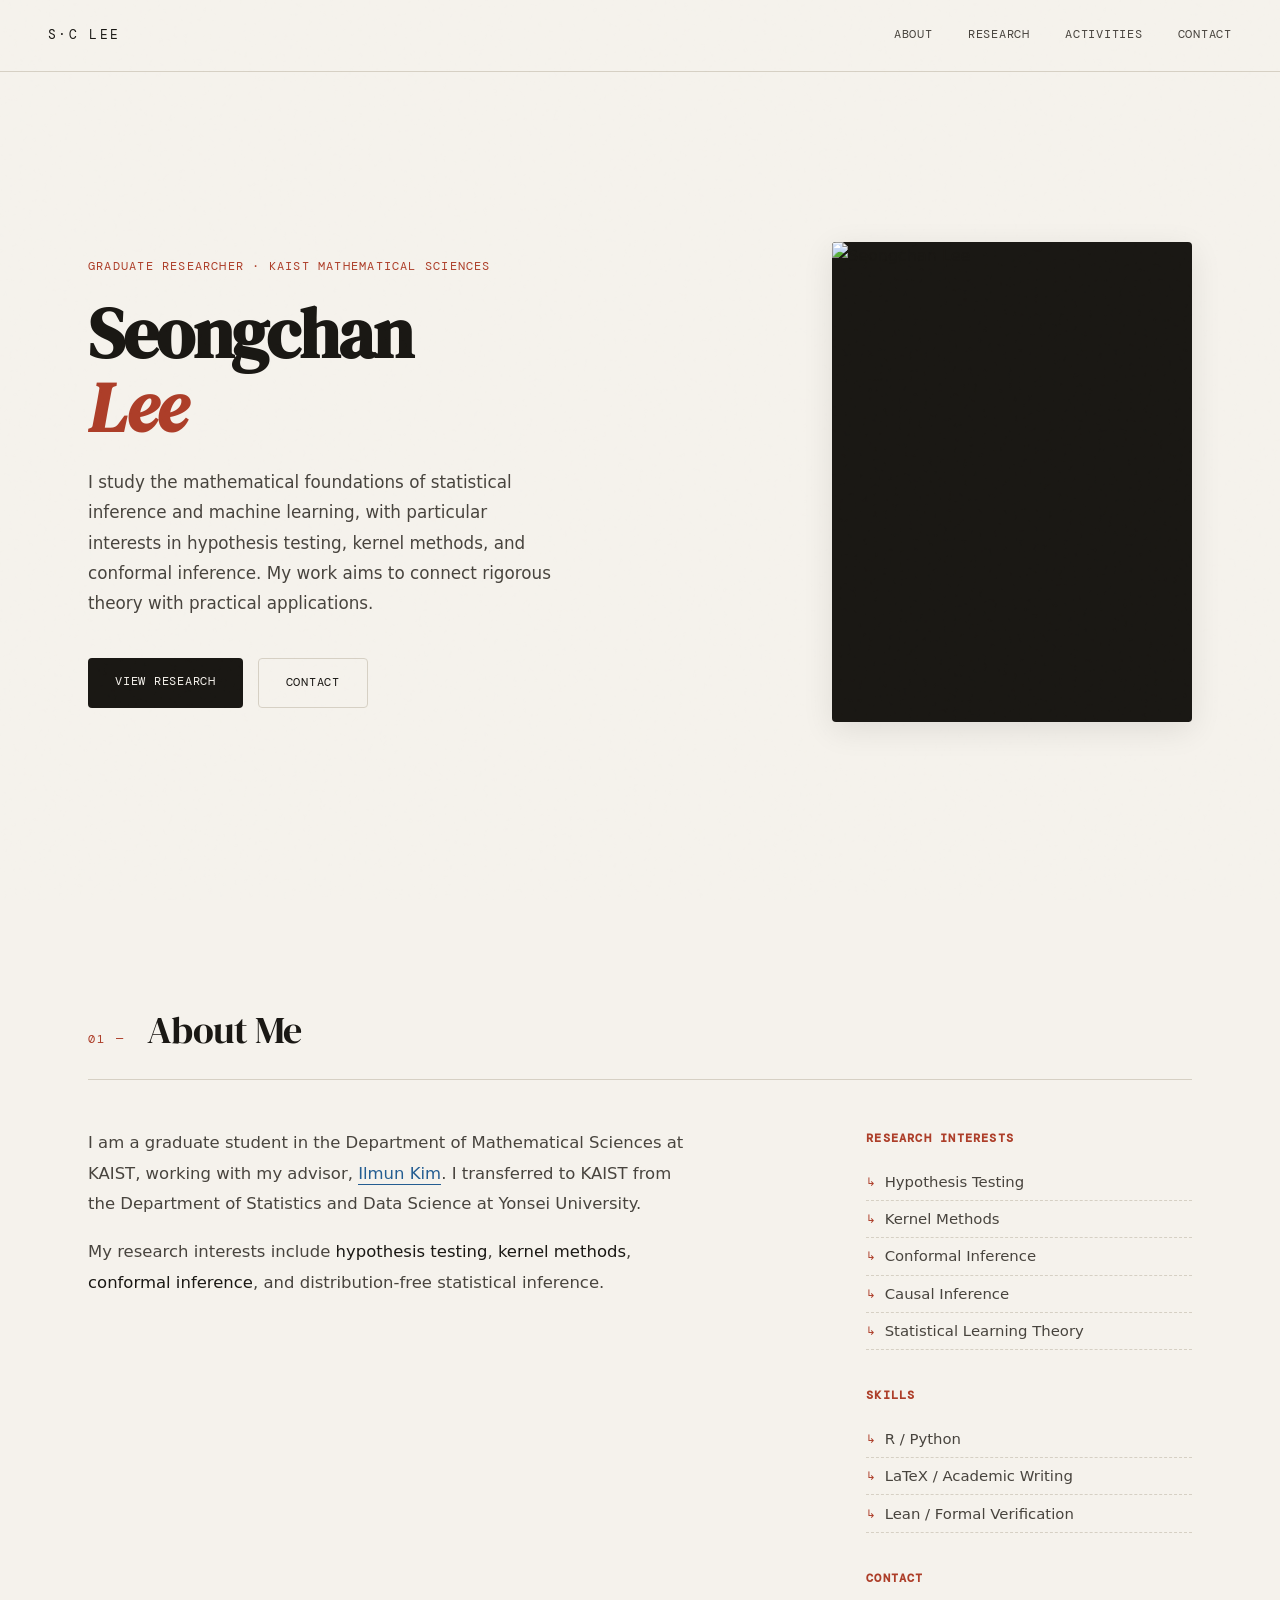
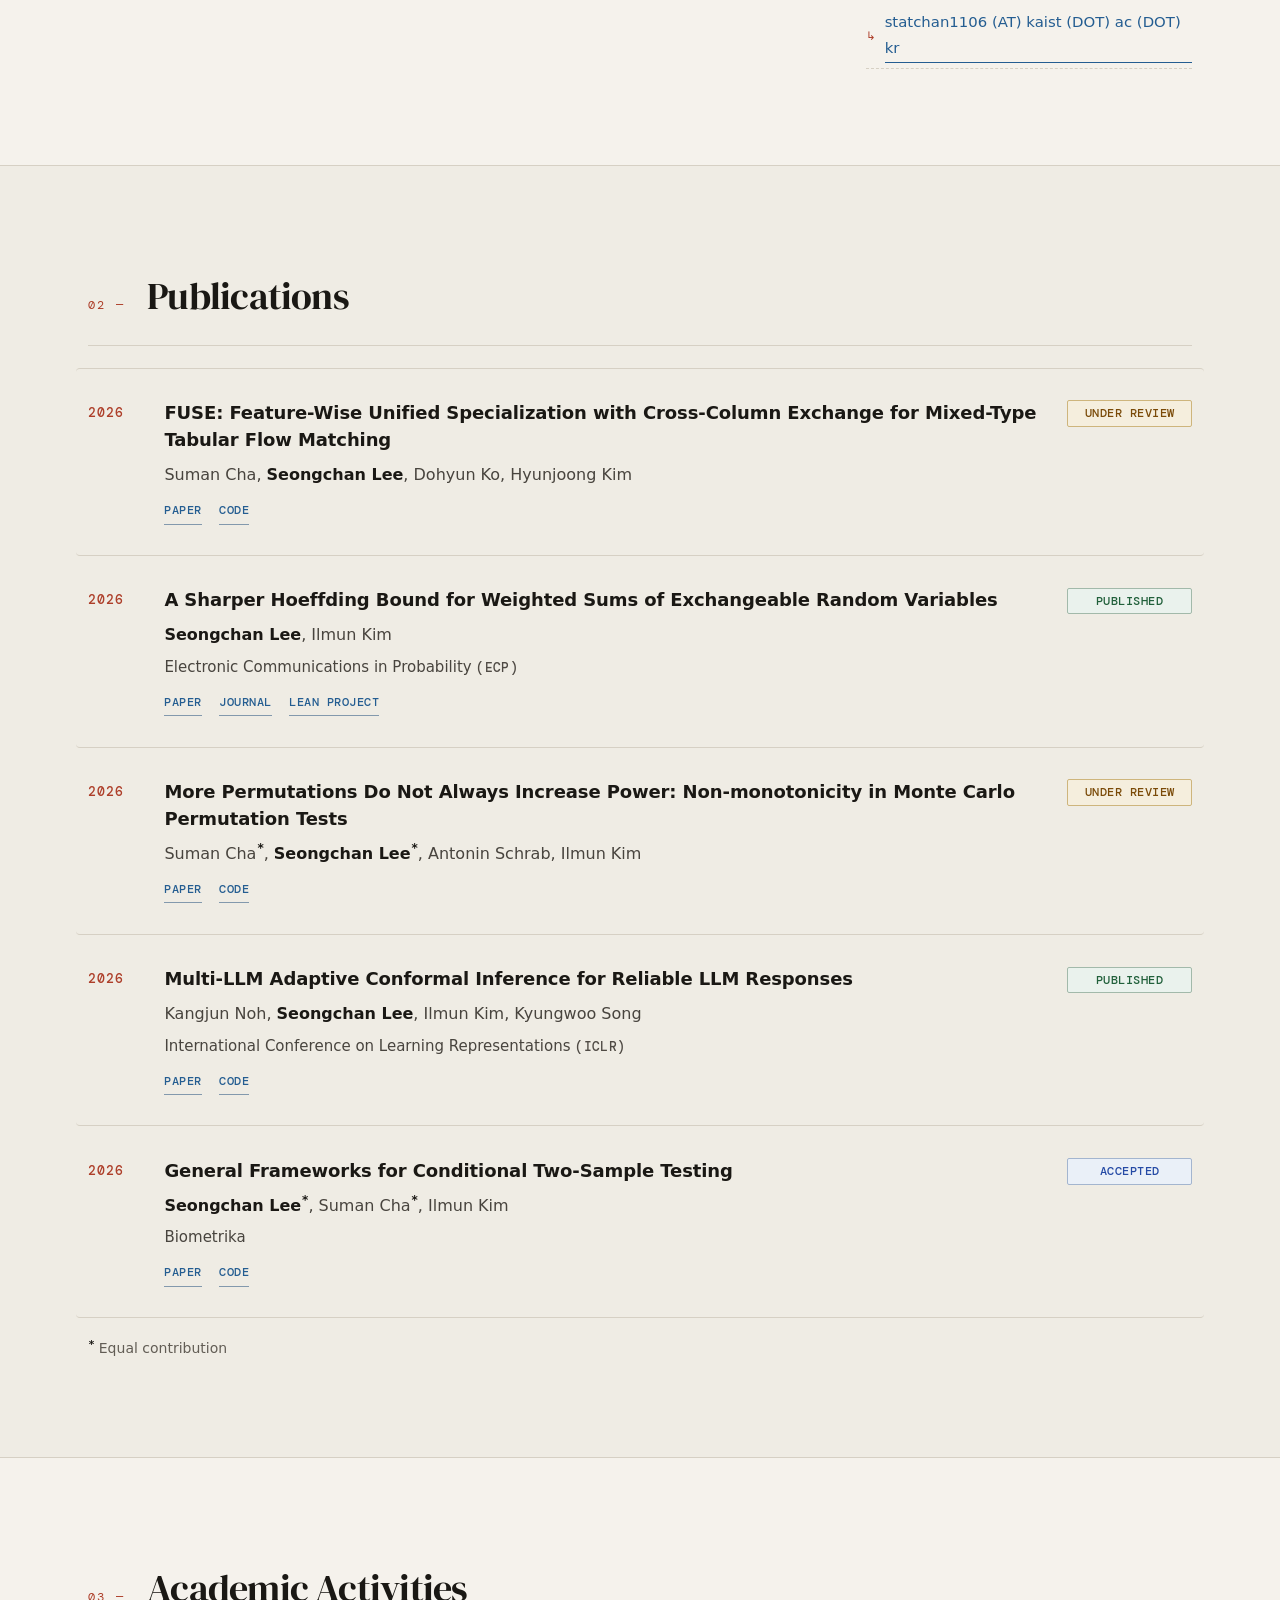
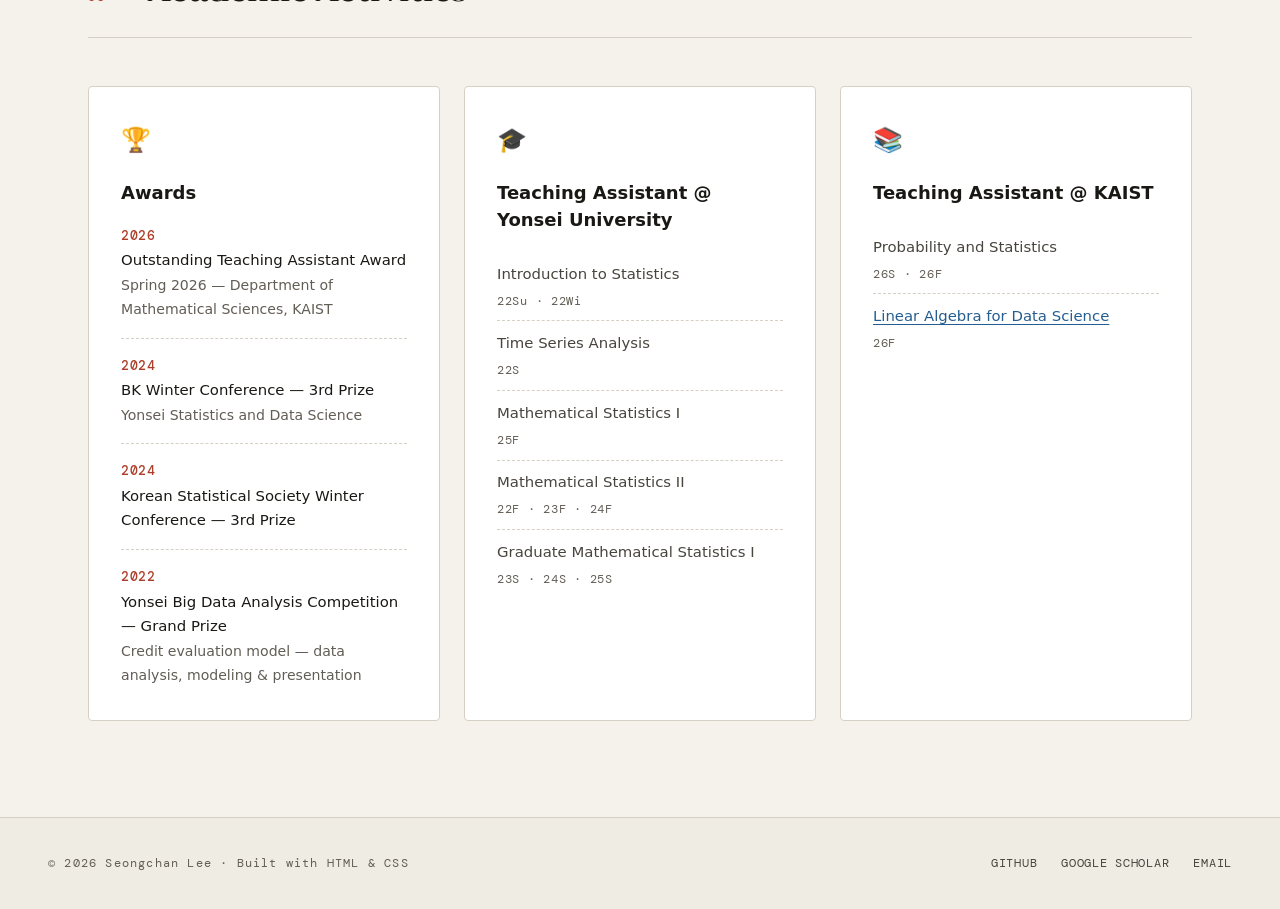
==== index.html @ 1d910989 "Sharpen typography and use asterisks for equal contribution" ====
<!DOCTYPE html>
<html lang="en">
<head>
  <meta charset="UTF-8" />
  <meta name="viewport" content="width=device-width, initial-scale=1.0"/>
  <title>Seongchan Lee | Graduate Researcher</title>
  <meta name="description" content="Seongchan Lee — graduate researcher in statistics, statistical inference, and machine learning at KAIST." />
  <link href="https://fonts.googleapis.com/css2?family=DM+Serif+Display:ital@0;1&family=DM+Mono:wght@300;400;500&family=Noto+Sans+KR:wght@300;400;500&display=swap" rel="stylesheet"/>
  <style>
    /* ─── Reset & Tokens ─────────────────────────────────── */
    *, *::before, *::after { box-sizing: border-box; margin: 0; padding: 0; }

    :root {
      --bg:        #F5F2EC;
      --bg-alt:    #EFECE4;
      --card:      #FFFFFF;
      --ink:       #1A1814;
      --ink-soft:  #48443E;
      --ink-muted: #625D55;
      --font-body: system-ui, -apple-system, BlinkMacSystemFont, 'Segoe UI', 'Noto Sans KR', sans-serif;
      --accent:    #AD3E29;
      --accent2:   #245D91;
      --rule:      #D6D0C4;
      --tag-bg:    #EAE6DD;
      --radius:    4px;
      --shadow:    0 2px 12px rgba(0,0,0,0.06);
      --shadow-lg: 0 8px 32px rgba(0,0,0,0.09);
    }

    html { scroll-behavior: smooth; scroll-padding-top: 7rem; }

    body {
      background: var(--bg);
      color: var(--ink);
      font-family: var(--font-body);
      font-weight: 400;
      line-height: 1.75;
      overflow-x: hidden;
    }

    /* Paper-grain texture overlay */
    body::before {
      content: '';
      position: fixed; inset: 0;
      background-image: url("data:image/svg+xml,%3Csvg viewBox='0 0 200 200' xmlns='http://www.w3.org/2000/svg'%3E%3Cfilter id='n'%3E%3CfeTurbulence type='fractalNoise' baseFrequency='0.9' numOctaves='4' stitchTiles='stitch'/%3E%3C/filter%3E%3Crect width='100%25' height='100%25' filter='url(%23n)' opacity='0.04'/%3E%3C/svg%3E");
      pointer-events: none;
      z-index: 9999;
      opacity: 0.18;
    }

    /* ─── Navigation ─────────────────────────────────────── */
    nav {
      position: fixed; top: 0; left: 0; right: 0;
      display: flex; align-items: center; justify-content: space-between;
      padding: 1.1rem 3rem;
      background: rgba(245,242,236,0.88);
      backdrop-filter: blur(14px);
      -webkit-backdrop-filter: blur(14px);
      border-bottom: 1px solid var(--rule);
      z-index: 100;
    }

    .nav-logo {
      font-family: 'DM Mono', monospace;
      font-size: 0.8rem;
      letter-spacing: 0.18em;
      text-transform: uppercase;
      color: var(--ink);
      text-decoration: none;
    }

    .nav-links {
      display: flex;
      gap: 2.2rem;
      list-style: none;
    }

    .nav-links a {
      font-family: 'DM Mono', monospace;
      font-size: 0.78rem;
      letter-spacing: 0.06em;
      text-transform: uppercase;
      text-decoration: none;
      color: var(--ink-soft);
      display: inline-flex;
      align-items: center;
      min-height: 2.25rem;
      padding: 0.25rem 0;
      border-bottom: 1px solid transparent;
      transition: color 0.2s, border-color 0.2s;
    }

    .nav-links a:hover,
    .nav-links a.active {
      color: var(--accent);
      border-color: var(--accent);
    }

    /* ─── Hero ───────────────────────────────────────────── */
    .hero {
      min-height: 100vh;
      display: grid;
      grid-template-columns: 1fr 1fr;
      align-items: center;
      padding: 9rem 3rem 5rem;
      gap: 5rem;
      max-width: 1200px;
      margin: 0 auto;
    }

    .hero-eyebrow {
      font-family: 'DM Mono', monospace;
      font-size: 0.76rem;
      letter-spacing: 0.1em;
      text-transform: uppercase;
      color: var(--accent);
      margin-bottom: 1.2rem;
      opacity: 0;
      animation: fadeUp 0.8s 0.1s ease forwards;
    }

    h1 {
      font-family: 'DM Serif Display', serif;
      font-size: clamp(3rem, 5.5vw, 5rem);
      line-height: 1.05;
      letter-spacing: -0.02em;
      margin-bottom: 1.4rem;
      opacity: 0;
      animation: fadeUp 0.9s 0.22s ease forwards;
    }

    h1 em {
      font-style: italic;
      color: var(--accent);
    }

    .hero-desc {
      font-size: 1.05rem;
      color: var(--ink-soft);
      max-width: 44ch;
      margin-bottom: 2.5rem;
      line-height: 1.8;
      opacity: 0;
      animation: fadeUp 0.9s 0.36s ease forwards;
    }

    .hero-actions {
      display: flex;
      gap: 0.9rem;
      flex-wrap: wrap;
      opacity: 0;
      animation: fadeUp 0.9s 0.5s ease forwards;
    }

    /* ─── Buttons ────────────────────────────────────────── */
    .btn {
      font-family: 'DM Mono', monospace;
      font-size: 0.78rem;
      letter-spacing: 0.06em;
      text-transform: uppercase;
      text-decoration: none;
      padding: 0.8rem 1.7rem;
      border-radius: var(--radius);
      transition: all 0.22s ease;
      cursor: pointer;
      border: none;
      display: inline-block;
    }

    .btn-primary {
      background: var(--ink);
      color: var(--bg);
    }

    .btn-primary:hover {
      background: var(--accent);
      transform: translateY(-1px);
      box-shadow: var(--shadow);
    }

    .btn-outline {
      background: transparent;
      color: var(--ink);
      border: 1.5px solid var(--rule);
    }

    .btn-outline:hover {
      border-color: var(--accent);
      color: var(--accent);
      transform: translateY(-1px);
    }

    /* ─── Hero Photo Card ────────────────────────────────── */
    .hero-card {
      opacity: 0;
      animation: fadeIn 1.1s 0.45s ease forwards;
      position: relative;
    }

    .photo-frame {
      width: 100%;
      max-width: 360px;
      aspect-ratio: 3 / 4;
      background: var(--ink);
      border-radius: var(--radius);
      overflow: hidden;
      position: relative;
      margin-left: auto;
      box-shadow: var(--shadow-lg);
    }

    .photo-frame img {
      width: 100%;
      height: 100%;
      object-fit: cover;
      display: block;
    }

    /* Floating info chips */
    .hero-chips {
      position: absolute;
      bottom: -1.2rem;
      left: -1.6rem;
      display: flex;
      flex-direction: column;
      gap: 0.45rem;
    }

    .chip {
      background: var(--card);
      border: 1px solid var(--rule);
      padding: 0.38rem 0.9rem;
      font-family: 'DM Mono', monospace;
      font-size: 0.62rem;
      letter-spacing: 0.1em;
      color: var(--ink-soft);
      border-radius: var(--radius);
      white-space: nowrap;
      box-shadow: var(--shadow);
    }

    /* ─── Section Shared ─────────────────────────────────── */
    .section-wrap {
      max-width: 1200px;
      margin: 0 auto;
      padding: 6rem 3rem;
    }

    .section-header {
      display: flex;
      align-items: baseline;
      gap: 1.4rem;
      margin-bottom: 3rem;
      padding-bottom: 1rem;
      border-bottom: 1px solid var(--rule);
    }

    .section-num {
      font-family: 'DM Mono', monospace;
      font-size: 0.76rem;
      color: var(--accent);
      letter-spacing: 0.18em;
      flex-shrink: 0;
    }

    h2 {
      font-family: 'DM Serif Display', serif;
      font-size: clamp(1.8rem, 3vw, 2.4rem);
      font-weight: 400;
      letter-spacing: -0.02em;
    }

    /* ─── About ──────────────────────────────────────────── */
    #about {
      background: var(--bg);
    }

    .about-grid {
      display: grid;
      grid-template-columns: 3fr 1.4fr;
      gap: 5rem;
      align-items: start;
    }

    .about-text p {
      font-size: 1.03rem;
      color: var(--ink-soft);
      margin-bottom: 1.1rem;
      max-width: 58ch;
      line-height: 1.85;
    }

    .about-text p strong { color: var(--ink); font-weight: 500; }

    .about-text a {
      color: var(--accent2);
      text-decoration: none;
      border-bottom: 1px solid var(--accent2);
      padding-bottom: 1px;
      transition: color 0.2s, border-color 0.2s;
    }

    .about-text a:hover { color: var(--accent); border-color: var(--accent); }

    /* Sidebar blocks */
    .about-sidebar {
      display: flex;
      flex-direction: column;
      gap: 2.2rem;
    }

    .sidebar-block h3 {
      font-family: 'DM Mono', monospace;
      font-size: 0.76rem;
      letter-spacing: 0.1em;
      text-transform: uppercase;
      color: var(--accent);
      margin-bottom: 0.9rem;
    }

    .sidebar-block ul { list-style: none; }

    .sidebar-block li {
      font-size: 0.93rem;
      color: var(--ink-soft);
      padding: 0.32rem 0;
      border-bottom: 1px dashed var(--rule);
      display: flex;
      align-items: center;
      gap: 0.55rem;
    }

    .sidebar-block li::before {
      content: '↳';
      color: var(--accent);
      font-size: 0.72rem;
      flex-shrink: 0;
    }

    /* ─── Publications ───────────────────────────────────── */
    #publications {
      background: var(--bg-alt);
      border-top: 1px solid var(--rule);
      border-bottom: 1px solid var(--rule);
    }

    /* Keep the publication list aligned with the rest of the page. */
    #publications .section-wrap {
      max-width: 1200px;
    }

    #publications .section-header {
      margin-bottom: 1.35rem;
    }

    .pub-list {
      display: flex;
      flex-direction: column;
    }

    .pub-item {
      display: grid;
      grid-template-columns: 54px minmax(0, 1fr) auto;
      gap: 1.4rem;
      align-items: start;
      padding: 1.9rem 0.75rem;
      margin: 0 -0.75rem;
      border-bottom: 1px solid var(--rule);
      border-radius: var(--radius);
      transition: background 0.18s ease;
    }

    .pub-item:first-child {
      border-top: 1px solid var(--rule);
    }

    .pub-item:hover {
      background: rgba(255, 255, 255, 0.38);
    }

    .pub-year {
      font-family: 'DM Mono', monospace;
      font-size: 0.8rem;
      font-weight: 500;
      color: var(--accent);
      letter-spacing: 0.08em;
      padding-top: 0.18rem;
    }

    .pub-main {
      min-width: 0;
    }

    .pub-title {
      font-family: var(--font-body);
      font-size: 1.125rem;
      font-weight: 600;
      line-height: 1.5;
      letter-spacing: -0.006em;
      color: var(--ink);
      margin-bottom: 0.55rem;
    }

    .pub-authors {
      font-size: 1rem;
      font-weight: 400;
      line-height: 1.6;
      color: var(--ink-soft);
    }

    .pub-authors strong {
      color: var(--ink);
      font-weight: 600;
    }

    .contrib-mark {
      display: inline-block;
      margin-left: 0.08em;
      font-size: 0.75em;
      font-weight: 600;
      line-height: 0;
      vertical-align: super;
      color: var(--ink);
    }

    /* Venue is metadata, not a second badge. Keep it quiet. */
    .pub-meta {
      display: block;
      margin-top: 0.45rem;
      line-height: 1.5;
    }

    .pub-venue {
      display: inline;
      font-family: var(--font-body);
      font-size: 0.9375rem;
      font-weight: 400;
      font-style: normal;
      letter-spacing: 0;
      text-transform: none;
      color: var(--ink-soft);
      text-decoration: none;
      padding: 0;
      border: 0;
      background: transparent;
      transition: color 0.18s ease;
    }

    .pub-venue:hover {
      color: var(--accent2);
    }

    .venue-abbr {
      font-family: 'DM Mono', monospace;
      font-size: 0.8rem;
      font-weight: 500;
      font-style: normal;
      letter-spacing: 0.025em;
      color: #4F4A44;
    }

    .pub-links {
      display: flex;
      align-items: center;
      flex-wrap: wrap;
      gap: 0.6rem 1.1rem;
      margin-top: 0.65rem;
    }

    .pub-meta + .pub-links {
      margin-top: 0.65rem;
    }

    .pub-link {
      font-family: 'DM Mono', monospace;
      font-size: 0.75rem;
      font-weight: 500;
      letter-spacing: 0.04em;
      text-transform: uppercase;
      text-decoration: none;
      color: var(--accent2);
      display: inline-flex;
      align-items: center;
      padding: 0.15rem 0;
      border-bottom: 1px solid #8399AD;
      transition: color 0.18s ease, border-color 0.18s ease;
    }

    .pub-link:hover {
      color: #17466E;
      border-color: var(--accent2);
    }

    .pub-badge {
      justify-self: end;
      align-self: start;
      font-family: 'DM Mono', monospace;
      font-size: 0.75rem;
      font-weight: 500;
      line-height: 1.4;
      letter-spacing: 0.04em;
      text-transform: uppercase;
      text-align: center;
      min-width: 7.8rem;
      padding: 0.25rem 0.55rem;
      border: 1px solid;
      border-radius: 2px;
      white-space: nowrap;
      margin-top: 0.08rem;
    }

    /* Compact status boxes with muted fills and distinct ink colors. */
    .pub-badge.review {
      background: #F5EEDD;
      border-color: #CEB57C;
      color: #7A4A08;
    }

    .pub-badge.accepted {
      background: #EAF0F8;
      border-color: #A3B5CF;
      color: #254AA5;
    }

    .pub-badge.published {
      background: #EAF2ED;
      border-color: #A2B9AA;
      color: #21603B;
    }

    .equal-contrib-note {
      margin-top: 1.15rem;
      font-family: var(--font-body);
      font-size: 0.875rem;
      color: var(--ink-muted);
      letter-spacing: 0;
    }

    @media (max-width: 768px) {
      .pub-item {
        grid-template-columns: minmax(0, 1fr) auto;
        gap: 0.7rem 1rem;
        padding: 1.7rem 0;
        margin: 0;
      }

      .pub-year { grid-column: 1; grid-row: 1; align-self: center; padding-top: 0; }

      .pub-badge {
        grid-column: 2;
        grid-row: 1;
        margin-top: 0;
      }

      .pub-main { grid-column: 1 / -1; grid-row: 2; }

      .pub-title {
        font-size: 1.0625rem;
      }

      .pub-authors {
        font-size: 1rem;
      }

      .pub-venue {
        font-size: 0.9375rem;
      }
    }

    /* ─── Academic Activities ────────────────────────────── */
    #academic {
      background: var(--bg);
    }

    .activity-grid {
      display: grid;
      grid-template-columns: repeat(auto-fit, minmax(min(100%, 300px), 1fr));
      gap: 1.5rem;
    }

    .activity-card {
      background: var(--card);
      border: 1px solid var(--rule);
      border-radius: var(--radius);
      padding: 2rem;
      transition: box-shadow 0.25s, transform 0.25s, border-color 0.25s;
      position: relative;
      overflow: hidden;
    }

    .activity-card::before {
      content: '';
      position: absolute;
      top: 0; left: 0;
      width: 3px;
      height: 0;
      background: var(--accent);
      transition: height 0.3s ease;
      border-radius: 0 0 2px 2px;
    }

    .activity-card:hover {
      border-color: var(--rule);
      transform: translateY(-4px);
      box-shadow: var(--shadow-lg);
    }

    .activity-card:hover::before { height: 100%; }

    .card-icon {
      font-size: 1.5rem;
      margin-bottom: 1.1rem;
      display: block;
    }

    .activity-card h3 {
      font-family: var(--font-body);
      font-size: 1.125rem;
      font-weight: 600;
      margin-bottom: 1.2rem;
      line-height: 1.5;
    }

    /* Award list */
    .award-list {
      list-style: none;
      display: flex;
      flex-direction: column;
      gap: 1rem;
    }

    .award-list li {
      font-size: 0.93rem;
      color: var(--ink-soft);
      line-height: 1.65;
      padding-bottom: 1rem;
      border-bottom: 1px dashed var(--rule);
    }

    .award-list li:last-child { border-bottom: none; padding-bottom: 0; }

    .award-list li strong {
      font-family: 'DM Mono', monospace;
      font-size: 0.8rem;
      font-weight: 500;
      color: var(--accent);
      letter-spacing: 0.05em;
      display: block;
      margin-bottom: 0.15rem;
    }

    .award-label {
      font-weight: 500;
      color: var(--ink);
      display: block;
    }

    .award-desc {
      font-size: 0.88rem;
      color: var(--ink-muted);
      margin-top: 0.1rem;
    }

    /* TA list */
    .ta-list {
      list-style: none;
      display: flex;
      flex-direction: column;
      gap: 0;
    }

    .ta-list li {
      font-size: 0.93rem;
      color: var(--ink-soft);
      padding: 0.55rem 0;
      border-bottom: 1px dashed var(--rule);
      display: grid;
      grid-template-columns: minmax(0, 1fr);
      gap: 0.25rem;
    }

    .ta-list li:last-child { border-bottom: none; }

    .ta-list .ta-term {
      font-family: 'DM Mono', monospace;
      font-size: 0.75rem;
      color: var(--ink-muted);
      letter-spacing: 0.06em;
      flex-shrink: 0;
    }

    .course-title-link {
      color: var(--accent2);
      text-underline-offset: 0.2em;
    }

    .course-title-link:hover { color: var(--accent); }

    /* ─── Footer ─────────────────────────────────────────── */
    footer {
      border-top: 1px solid var(--rule);
      background: var(--bg-alt);
      padding: 2.2rem 3rem;
    }

    .footer-inner {
      max-width: 1200px;
      margin: 0 auto;
      display: flex;
      align-items: center;
      justify-content: space-between;
      flex-wrap: wrap;
      gap: 1rem;
    }

    footer p {
      font-family: 'DM Mono', monospace;
      font-size: 0.75rem;
      letter-spacing: 0.1em;
      color: var(--ink-muted);
    }

    .social-links { display: flex; flex-wrap: wrap; gap: 0.75rem 1.5rem; }

    .social-links a {
      font-family: 'DM Mono', monospace;
      font-size: 0.75rem;
      letter-spacing: 0.06em;
      text-transform: uppercase;
      color: var(--ink-soft);
      text-decoration: none;
      transition: color 0.2s;
    }

    .social-links a:hover { color: var(--accent); }


    a:focus-visible {
      outline: 2px solid var(--accent2);
      outline-offset: 3px;
      border-radius: 2px;
    }

    /* ─── Scroll Reveal ──────────────────────────────────── */
    .reveal {
      opacity: 0;
      transform: translateY(22px);
      transition: opacity 0.65s ease, transform 0.65s ease;
    }

    .reveal.visible {
      opacity: 1;
      transform: none;
    }

    /* ─── Animations ─────────────────────────────────────── */
    @keyframes fadeUp {
      from { opacity: 0; transform: translateY(18px); }
      to   { opacity: 1; transform: translateY(0); }
    }

    @keyframes fadeIn {
      from { opacity: 0; }
      to   { opacity: 1; }
    }

    /* ─── Responsive ─────────────────────────────────────── */
    @media (max-width: 900px) {
      .hero { grid-template-columns: 1fr; padding: 8rem 2rem 4rem; gap: 3rem; }
      .hero-card { display: none; }
      .about-grid { grid-template-columns: 1fr; gap: 3rem; }
    }

    @media (max-width: 768px) {
      nav { padding: 0.6rem 1.25rem; flex-wrap: wrap; gap: 0.2rem 1rem; }
      .nav-links { display: flex; flex-wrap: wrap; gap: 0.2rem 1rem; }
      .nav-links a { font-size: 0.75rem; }
      .hero { min-height: auto; padding: 9rem 1.5rem 4rem; }
      .hero-eyebrow { line-height: 1.8; }
      .section-wrap { padding: 4rem 1.5rem; }
      .section-header { gap: 0.75rem; margin-bottom: 2rem; }
      footer { padding: 2rem 1.5rem; }
      .activity-grid { grid-template-columns: 1fr; }
      .activity-card { padding: 1.5rem; }
      .sidebar-block a { overflow-wrap: anywhere; }
    }

    @media (prefers-reduced-motion: reduce) {
      html { scroll-behavior: auto; }
      *, *::before, *::after {
        animation-duration: 0.01ms !important;
        animation-iteration-count: 1 !important;
        transition-duration: 0.01ms !important;
      }
    }
  </style>
</head>
<body>

<!-- ═══ NAV ═══════════════════════════════════════════════ -->
<nav>
  <a href="#" class="nav-logo">S·C Lee</a>
  <ul class="nav-links">
    <li><a href="#about">About</a></li>
    <li><a href="#publications">Research</a></li>
    <li><a href="#academic">Activities</a></li>
    <li><a href="mailto:statchan1106@kaist.ac.kr">Contact</a></li>
  </ul>
</nav>

<!-- ═══ HERO ══════════════════════════════════════════════ -->
<div class="hero">
  <div class="hero-text">
    <p class="hero-eyebrow">Graduate Researcher · KAIST Mathematical Sciences</p>
    <h1>Seongchan<br><em>Lee</em></h1>
    <p class="hero-desc">
      I study the mathematical foundations of statistical inference and machine learning, with particular interests in hypothesis testing, kernel methods, and conformal inference. My work aims to connect rigorous theory with practical applications.
    </p>
    <div class="hero-actions">
      <a href="#publications" class="btn btn-primary">View Research</a>
      <a href="mailto:statchan1106@kaist.ac.kr" class="btn btn-outline">Contact</a>
    </div>
  </div>

  <div class="hero-card">
    <div class="photo-frame">
      <img src="image.jpg" alt="Seongchan Lee">
    </div>
  </div>
</div>

<!-- ═══ ABOUT ═════════════════════════════════════════════ -->
<section id="about">
  <div class="section-wrap">
    <div class="section-header reveal">
      <span class="section-num">01 —</span>
      <h2>About Me</h2>
    </div>
    <div class="about-grid">
      <div class="about-text reveal">
        <p>
          I am a graduate student in the Department of Mathematical Sciences at KAIST,
          working with my advisor, <a href="https://ilmunk.github.io/index.html" target="_blank" rel="noopener noreferrer">Ilmun Kim</a>.
          I transferred to KAIST from the Department of Statistics and Data Science at Yonsei University.
        </p>
        <p>
          My research interests include <strong>hypothesis testing</strong>,
          <strong>kernel methods</strong>, <strong>conformal inference</strong>,
          and distribution-free statistical inference.
        </p>
      </div>
      <div class="about-sidebar reveal">
        <div class="sidebar-block">
          <h3>Research Interests</h3>
          <ul>
            <li>Hypothesis Testing</li>
            <li>Kernel Methods</li>
            <li>Conformal Inference</li>
            <li>Causal Inference</li>
            <li>Statistical Learning Theory</li>
          </ul>
        </div>
        <div class="sidebar-block">
          <h3>Skills</h3>
          <ul>
            <li>R / Python</li>
            <li>LaTeX / Academic Writing</li>
            <li>Lean / Formal Verification</li>
          </ul>
        </div>
        <div class="sidebar-block">
          <h3>Contact</h3>
          <ul>
            <li><a href="mailto:statchan1106@kaist.ac.kr" style="color:var(--accent2); text-decoration:none; border-bottom:1px solid var(--accent2); padding-bottom:1px;">statchan1106 (AT) kaist (DOT) ac (DOT) kr</a></li>
          </ul>
        </div>
      </div>
    </div>
  </div>
</section>

<!-- ═══ PUBLICATIONS ══════════════════════════════════════ -->
<section id="publications">
  <div class="section-wrap">
    <div class="section-header reveal">
      <span class="section-num">02 —</span>
      <h2>Publications</h2>
    </div>

    <!--
      Add a paper by copying one .pub-item block.
      Status classes:
        review      = Under Review
        accepted    = Accepted
        published   = Published
    -->

<div class="pub-list">

  <!-- FUSE -->
  <div class="pub-item reveal">
    <div class="pub-year">2026</div>

    <div class="pub-main">
      <div class="pub-title">
        FUSE: Feature-Wise Unified Specialization with Cross-Column Exchange for Mixed-Type Tabular Flow Matching
      </div>

      <div class="pub-authors">
        Suman Cha, <strong>Seongchan Lee</strong>, Dohyun Ko, Hyunjoong Kim
      </div>

      <div class="pub-links">
        <a href="https://arxiv.org/pdf/2608.07294"
           class="pub-link"
           target="_blank"
           rel="noopener noreferrer">
          Paper
        </a>

        <a href="https://github.com/suman-cha/FUSE"
           class="pub-link"
           target="_blank"
           rel="noopener noreferrer">
          Code
        </a>
      </div>
    </div>

    <span class="pub-badge review">Under Review</span>
  </div>


  <!-- Exchangeable Hoeffding -->
  <div class="pub-item reveal">
    <div class="pub-year">2026</div>

    <div class="pub-main">
      <div class="pub-title">
        A Sharper Hoeffding Bound for Weighted Sums of Exchangeable Random Variables
      </div>

      <div class="pub-authors">
        <strong>Seongchan Lee</strong>, Ilmun Kim
      </div>

    <div class="pub-meta">
      <a href="https://projecteuclid.org/journals/electronic-communications-in-probability/volume-31/issue-none/A-sharper-Hoeffding-bound-for-weighted-sums-of-exchangeable-random/10.1214/26-ECP818.full"
         class="pub-venue"
         target="_blank"
         rel="noopener noreferrer">
        Electronic Communications in Probability <span class="venue-abbr">(ECP)</span>
      </a>
    </div>

      <div class="pub-links">
        <a href="https://arxiv.org/pdf/2608.04900"
           class="pub-link"
           target="_blank"
           rel="noopener noreferrer">
          Paper
        </a>

        <a href="https://projecteuclid.org/journals/electronic-communications-in-probability/volume-31/issue-none/A-sharper-Hoeffding-bound-for-weighted-sums-of-exchangeable-random/10.1214/26-ECP818.full"
           class="pub-link"
           target="_blank"
           rel="noopener noreferrer">
          Journal
        </a>

        <a href="https://statchan1106.github.io/exchangeable-hoeffding-lean/index.html"
           class="pub-link"
           target="_blank"
           rel="noopener noreferrer">
          Lean Project
        </a>
      </div>
    </div>

    <span class="pub-badge published">Published</span>
  </div>


  <!-- Monte Carlo Permutation Tests -->
  <div class="pub-item reveal">
    <div class="pub-year">2026</div>

    <div class="pub-main">
      <div class="pub-title">
        More Permutations Do Not Always Increase Power: Non-monotonicity in Monte Carlo Permutation Tests
      </div>

      <div class="pub-authors">
        Suman Cha<sup class="contrib-mark" aria-label="equal contribution">*</sup>,
        <strong>Seongchan Lee<sup class="contrib-mark" aria-label="equal contribution">*</sup></strong>,
        Antonin Schrab, Ilmun Kim
      </div>

      <div class="pub-links">
        <a href="https://arxiv.org/pdf/2605.03886"
           class="pub-link"
           target="_blank"
           rel="noopener noreferrer">
          Paper
        </a>

        <a href="https://github.com/suman-cha/mc-perm-power"
           class="pub-link"
           target="_blank"
           rel="noopener noreferrer">
          Code
        </a>
      </div>
    </div>

    <span class="pub-badge review">Under Review</span>
  </div>


  <!-- MACI -->
  <div class="pub-item reveal">
    <div class="pub-year">2026</div>

    <div class="pub-main">
      <div class="pub-title">
        Multi-LLM Adaptive Conformal Inference for Reliable LLM Responses
      </div>

      <div class="pub-authors">
        Kangjun Noh, <strong>Seongchan Lee</strong>, Ilmun Kim, Kyungwoo Song
      </div>

      <div class="pub-meta">
        <a href="https://iclr.cc/Conferences/2026"
           class="pub-venue"
           target="_blank"
           rel="noopener noreferrer">
          International Conference on Learning Representations <span class="venue-abbr">(ICLR)</span>
        </a>
      </div>

      <div class="pub-links">
        <a href="https://arxiv.org/pdf/2602.01285"
           class="pub-link"
           target="_blank"
           rel="noopener noreferrer">
          Paper
        </a>

        <a href="https://github.com/MLAI-Yonsei/MACI"
           class="pub-link"
           target="_blank"
           rel="noopener noreferrer">
          Code
        </a>
      </div>
    </div>

    <span class="pub-badge published">Published</span>
  </div>


  <!-- Conditional Two-Sample Testing -->
  <div class="pub-item reveal">
    <div class="pub-year">2026</div>

    <div class="pub-main">
      <div class="pub-title">
        General Frameworks for Conditional Two-Sample Testing
      </div>

      <div class="pub-authors">
        <strong>Seongchan Lee<sup class="contrib-mark" aria-label="equal contribution">*</sup></strong>,
        Suman Cha<sup class="contrib-mark" aria-label="equal contribution">*</sup>, Ilmun Kim
      </div>

    <div class="pub-meta">
      <a href="https://academic.oup.com/biomet"
         class="pub-venue"
         target="_blank"
         rel="noopener noreferrer">
        Biometrika
      </a>
    </div>


      <div class="pub-links">
        <a href="https://arxiv.org/pdf/2410.16636"
           class="pub-link"
           target="_blank"
           rel="noopener noreferrer">
          Paper
        </a>

        <a href="https://github.com/suman-cha/Cond2ST"
           class="pub-link"
           target="_blank"
           rel="noopener noreferrer">
          Code
        </a>
      </div>
    </div>

    <span class="pub-badge accepted">Accepted</span>
  </div>

</div>

<p class="equal-contrib-note">
  <span class="contrib-mark" aria-hidden="true">*</span> Equal contribution
</p>
  </div>
</section>

<!-- ═══ ACADEMIC ACTIVITIES ══════════════════════════════ -->
<section id="academic">
  <div class="section-wrap">
    <div class="section-header reveal">
      <span class="section-num">03 —</span>
      <h2>Academic Activities</h2>
    </div>

    <div class="activity-grid">

    <!-- Awards -->
    <div class="activity-card reveal">
      <span class="card-icon">🏆</span>
      <h3>Awards</h3>
      <ul class="award-list">
    
    <li>
      <strong>2026</strong>
      <span class="award-label">Outstanding Teaching Assistant Award</span>
      <span class="award-desc">Spring 2026 — Department of Mathematical Sciences, KAIST</span>
    </li>
    
        <li>
          <strong>2024</strong>
          <span class="award-label">BK Winter Conference — 3rd Prize</span>
          <span class="award-desc">Yonsei Statistics and Data Science</span>
        </li>
    
        <li>
          <strong>2024</strong>
          <span class="award-label">Korean Statistical Society Winter Conference — 3rd Prize</span>
        </li>
    
        <li>
          <strong>2022</strong>
          <span class="award-label">Yonsei Big Data Analysis Competition — Grand Prize</span>
          <span class="award-desc">Credit evaluation model — data analysis, modeling &amp; presentation</span>
        </li>
    
      </ul>
    </div>

      <!-- TA Yonsei -->
      <div class="activity-card reveal">
        <span class="card-icon">🎓</span>
        <h3>Teaching Assistant @ Yonsei University</h3>
        <ul class="ta-list">
          <li>
            Introduction to Statistics
            <span class="ta-term">22Su · 22Wi</span>
          </li>
          <li>
            Time Series Analysis
            <span class="ta-term">22S</span>
          </li>
          <li>
            Mathematical Statistics I
            <span class="ta-term">25F</span>
          </li>
          <li>
            Mathematical Statistics II
            <span class="ta-term">22F · 23F · 24F</span>
          </li>
          <li>
            Graduate Mathematical Statistics I
            <span class="ta-term">23S · 24S · 25S</span>
          </li>
        </ul>
      </div>

      <!-- TA KAIST -->
      <div class="activity-card reveal">
        <span class="card-icon">📚</span>
        <h3>Teaching Assistant @ KAIST</h3>
        <ul class="ta-list">
          <li>
            Probability and Statistics
            <span class="ta-term">26S · 26F</span>
          </li>
          <li>
            <a href="https://statchan1106.github.io/mas110-practice-sessions/"
               target="_blank"
               rel="noopener noreferrer"
               class="course-title-link">
              Linear Algebra for Data Science
            </a>
            <span class="ta-term">26F</span>
          </li>
        </ul>
      </div>

    </div>
  </div>
</section>

<!-- ═══ FOOTER ════════════════════════════════════════════ -->
<footer>
  <div class="footer-inner">
    <p>© 2026 Seongchan Lee · Built with HTML &amp; CSS</p>
    <div class="social-links">
      <a href="https://github.com/statchan1106" target="_blank" rel="noopener noreferrer">GitHub</a>
      <a href="https://scholar.google.com/citations?user=0SjzmrQAAAAJ" target="_blank" rel="noopener noreferrer">Google Scholar</a>
      <a href="mailto:statchan1106@kaist.ac.kr">Email</a>
    </div>
  </div>
</footer>

<!-- ═══ SCRIPTS ═══════════════════════════════════════════ -->
<script>
  // Scroll reveal
  const observer = new IntersectionObserver((entries) => {
    entries.forEach((entry, i) => {
      if (entry.isIntersecting) {
        entry.target.style.transitionDelay = `${i * 0.05}s`;
        entry.target.classList.add('visible');
        observer.unobserve(entry.target);
      }
    });
  }, { threshold: 0.1 });

  document.querySelectorAll('.reveal').forEach(el => observer.observe(el));

  // Active nav highlight on scroll
  const sections = document.querySelectorAll('section[id]');
  const navLinks = document.querySelectorAll('.nav-links a');

  window.addEventListener('scroll', () => {
    let current = '';
    sections.forEach(s => {
      if (window.scrollY >= s.offsetTop - 220) current = s.id;
    });
    navLinks.forEach(a => {
      a.classList.toggle('active', a.getAttribute('href') === `#${current}`);
    });
  });
</script>

</body>
</html>
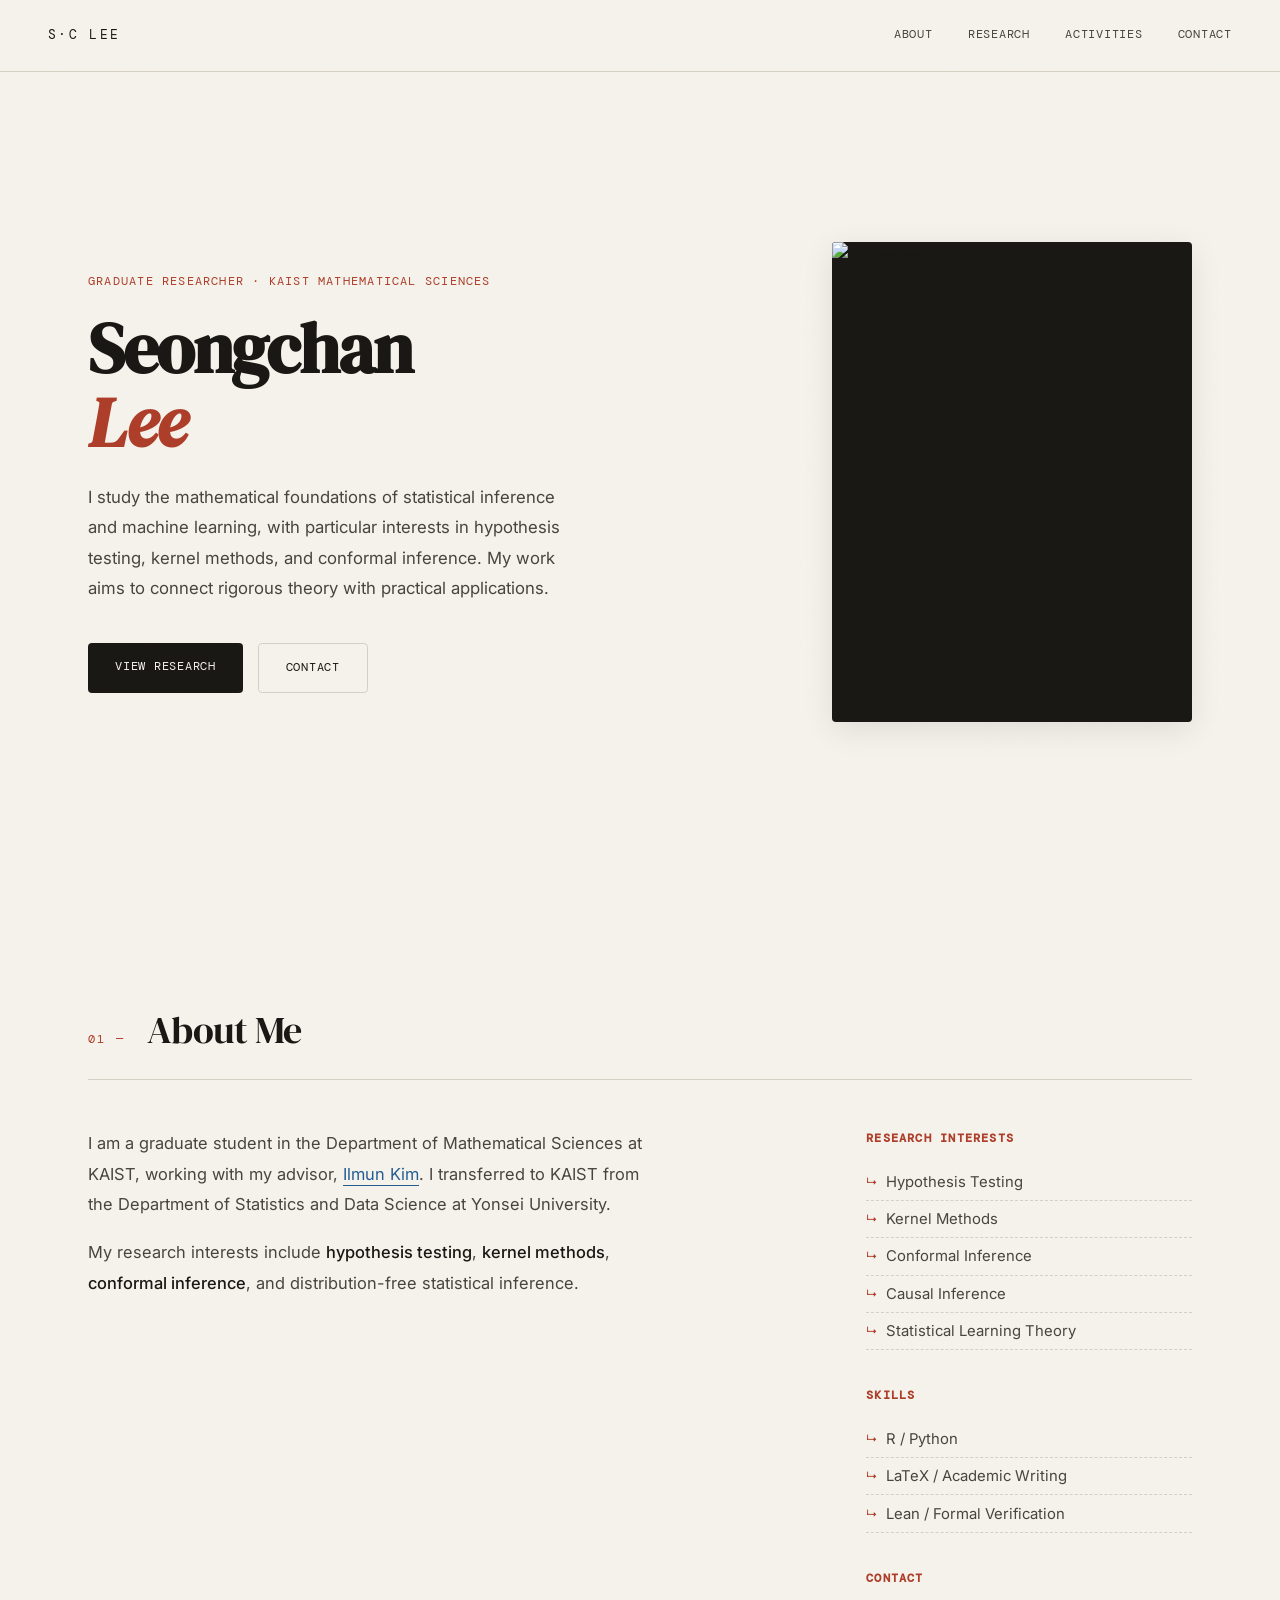
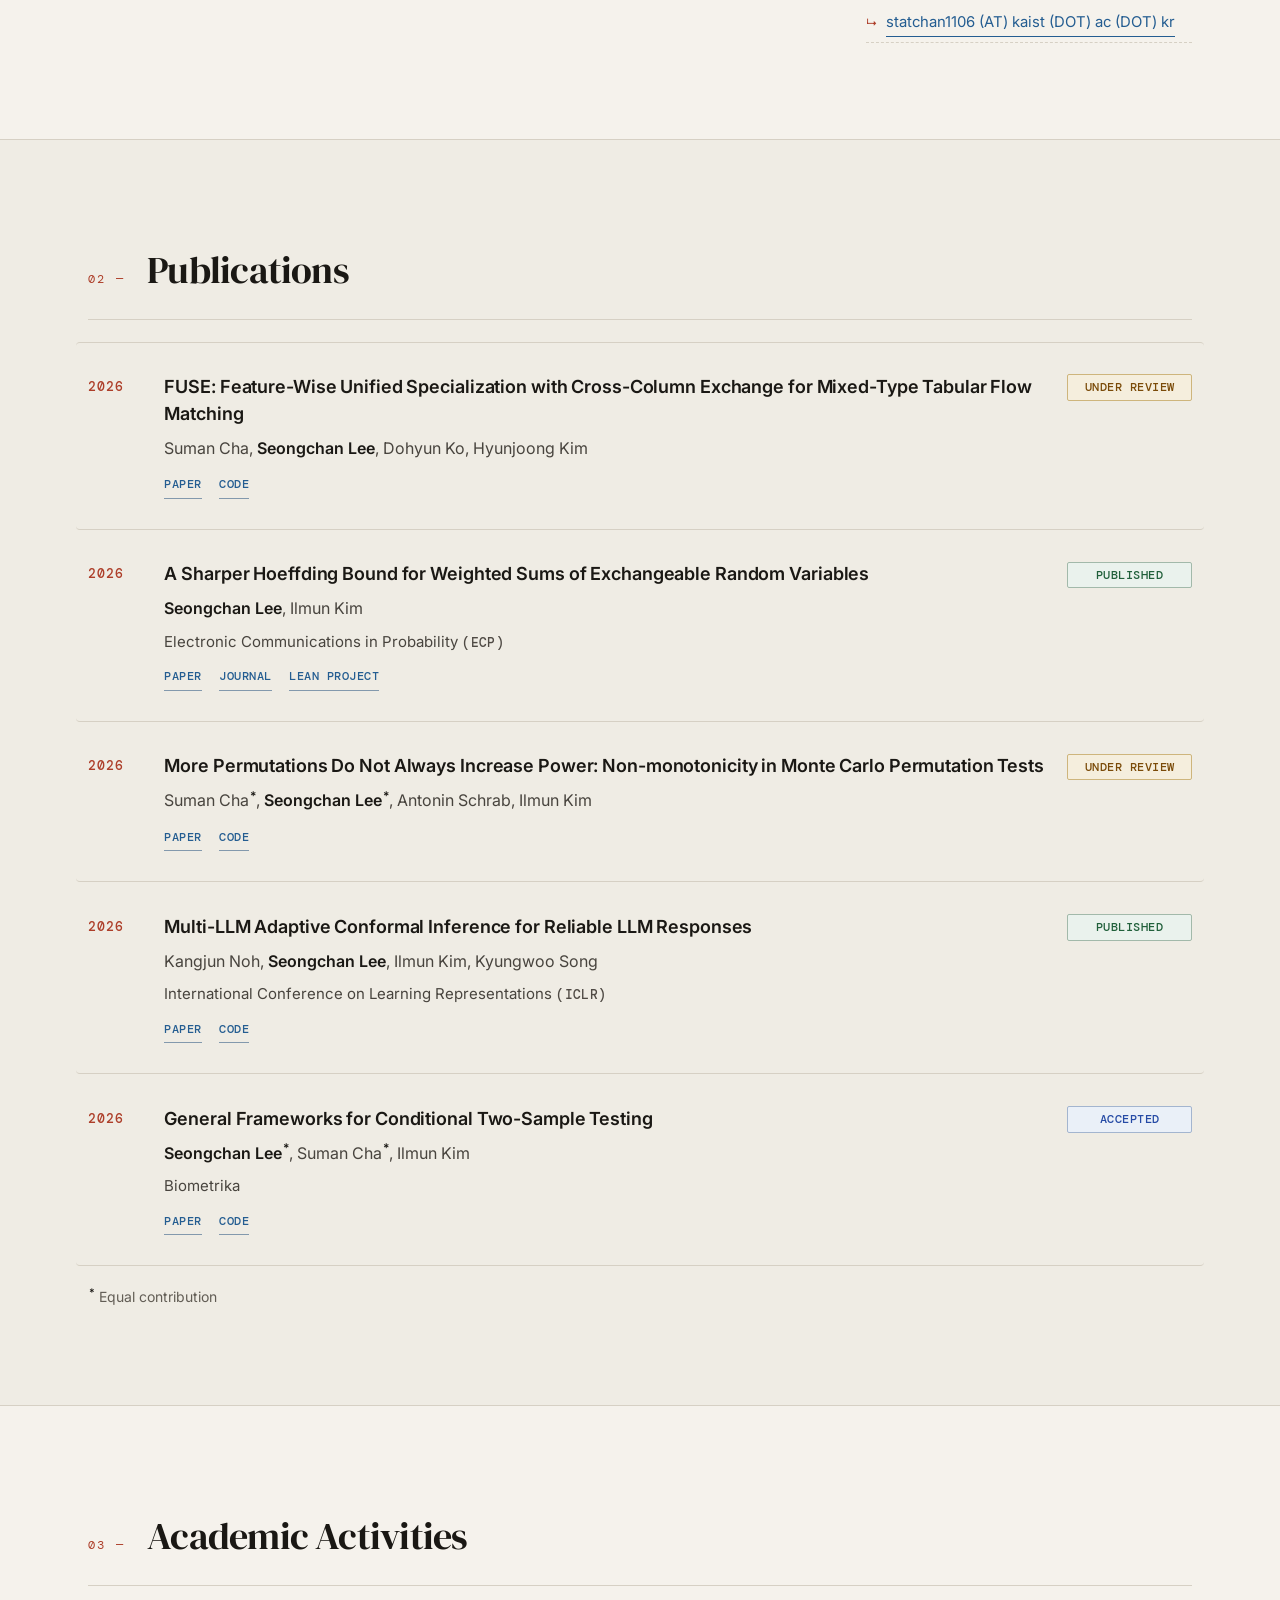
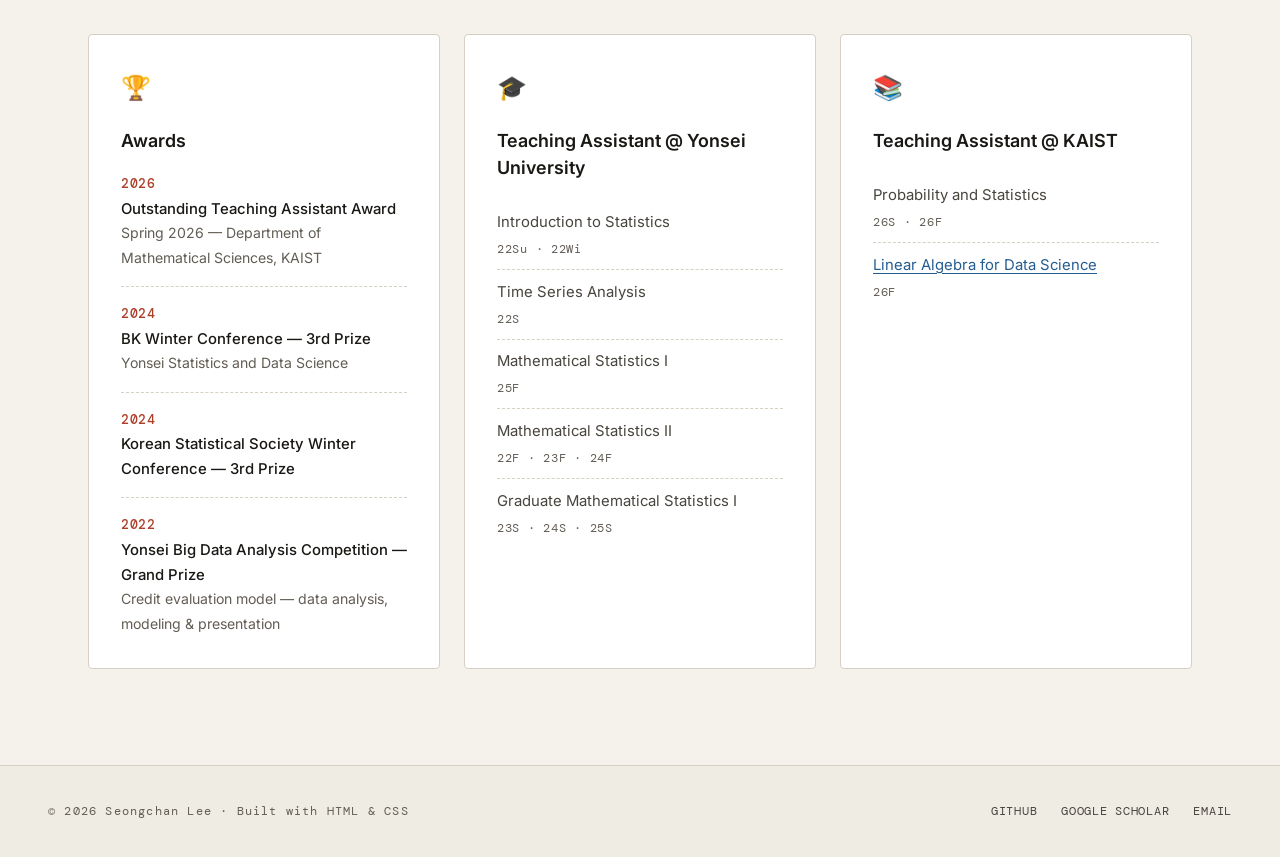
==== commit cb214dcf: "Use Inter for body and publication typography" ====
--- a/index.html
+++ b/index.html
@@ -5,7 +5,7 @@
   <meta name="viewport" content="width=device-width, initial-scale=1.0"/>
   <title>Seongchan Lee | Graduate Researcher</title>
   <meta name="description" content="Seongchan Lee — graduate researcher in statistics, statistical inference, and machine learning at KAIST." />
-  <link href="https://fonts.googleapis.com/css2?family=DM+Serif+Display:ital@0;1&family=DM+Mono:wght@300;400;500&family=Noto+Sans+KR:wght@300;400;500&display=swap" rel="stylesheet"/>
+  <link href="https://fonts.googleapis.com/css2?family=DM+Serif+Display:ital@0;1&amp;family=DM+Mono:wght@300;400;500&amp;family=Inter:wght@400;500;600&amp;family=Noto+Sans+KR:wght@400;500;600&amp;display=swap" rel="stylesheet"/>
   <style>
     /* ─── Reset & Tokens ─────────────────────────────────── */
     *, *::before, *::after { box-sizing: border-box; margin: 0; padding: 0; }
@@ -17,7 +17,7 @@
       --ink:       #1A1814;
       --ink-soft:  #48443E;
       --ink-muted: #625D55;
-      --font-body: system-ui, -apple-system, BlinkMacSystemFont, 'Segoe UI', 'Noto Sans KR', sans-serif;
+      --font-body: 'Inter', 'Noto Sans KR', system-ui, sans-serif;
       --accent:    #AD3E29;
       --accent2:   #245D91;
       --rule:      #D6D0C4;
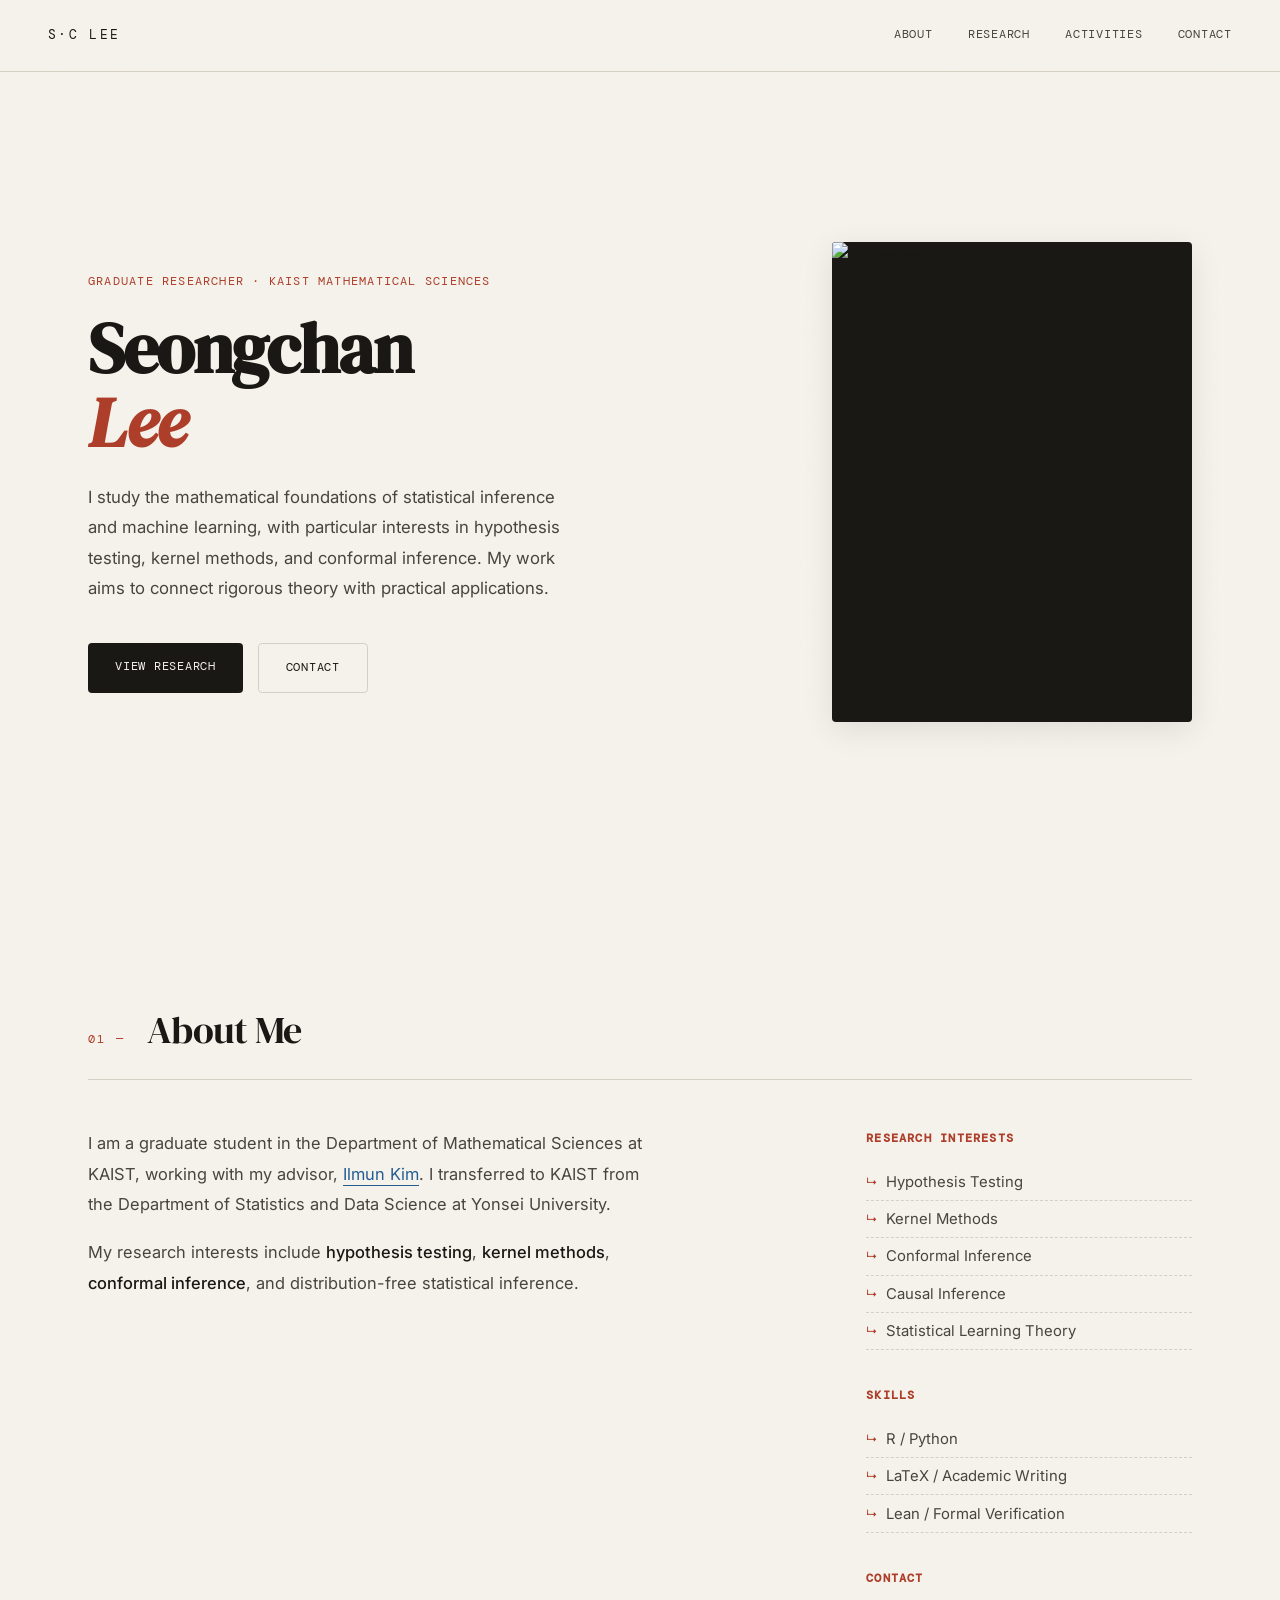
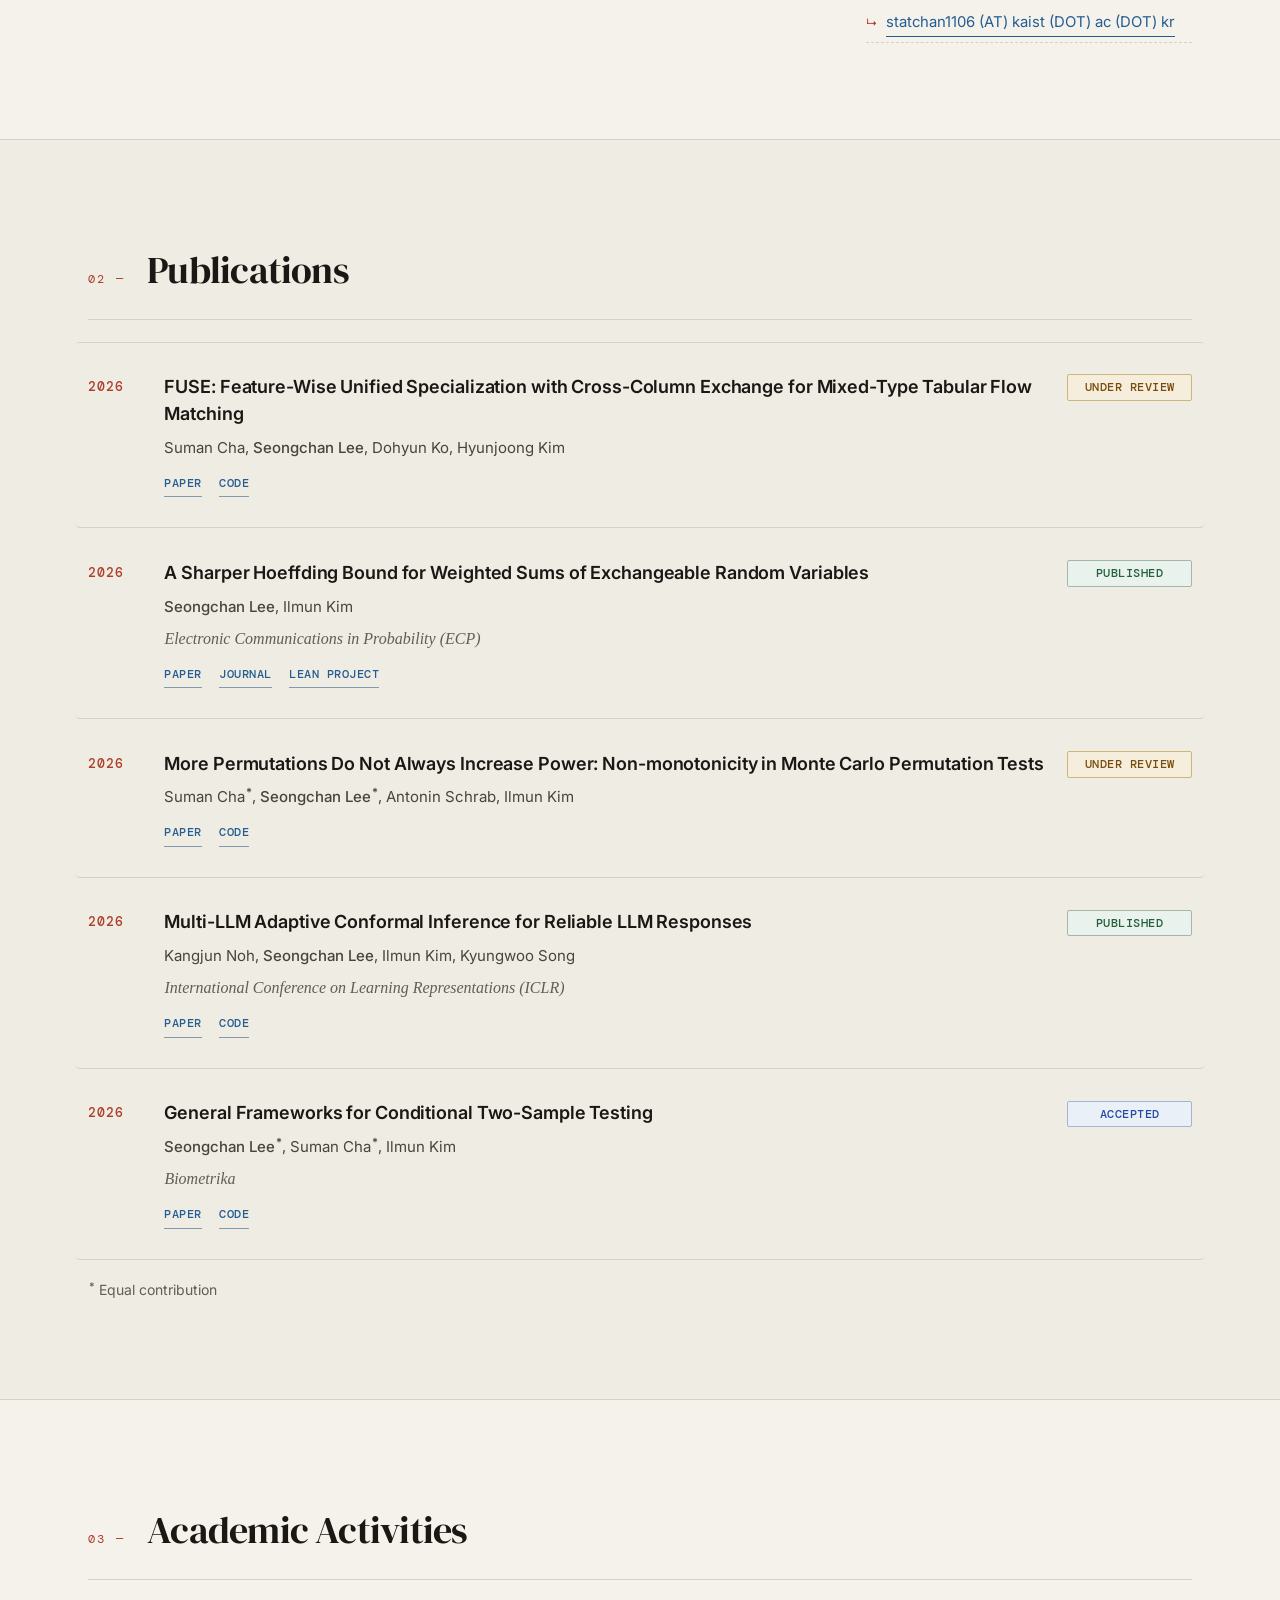
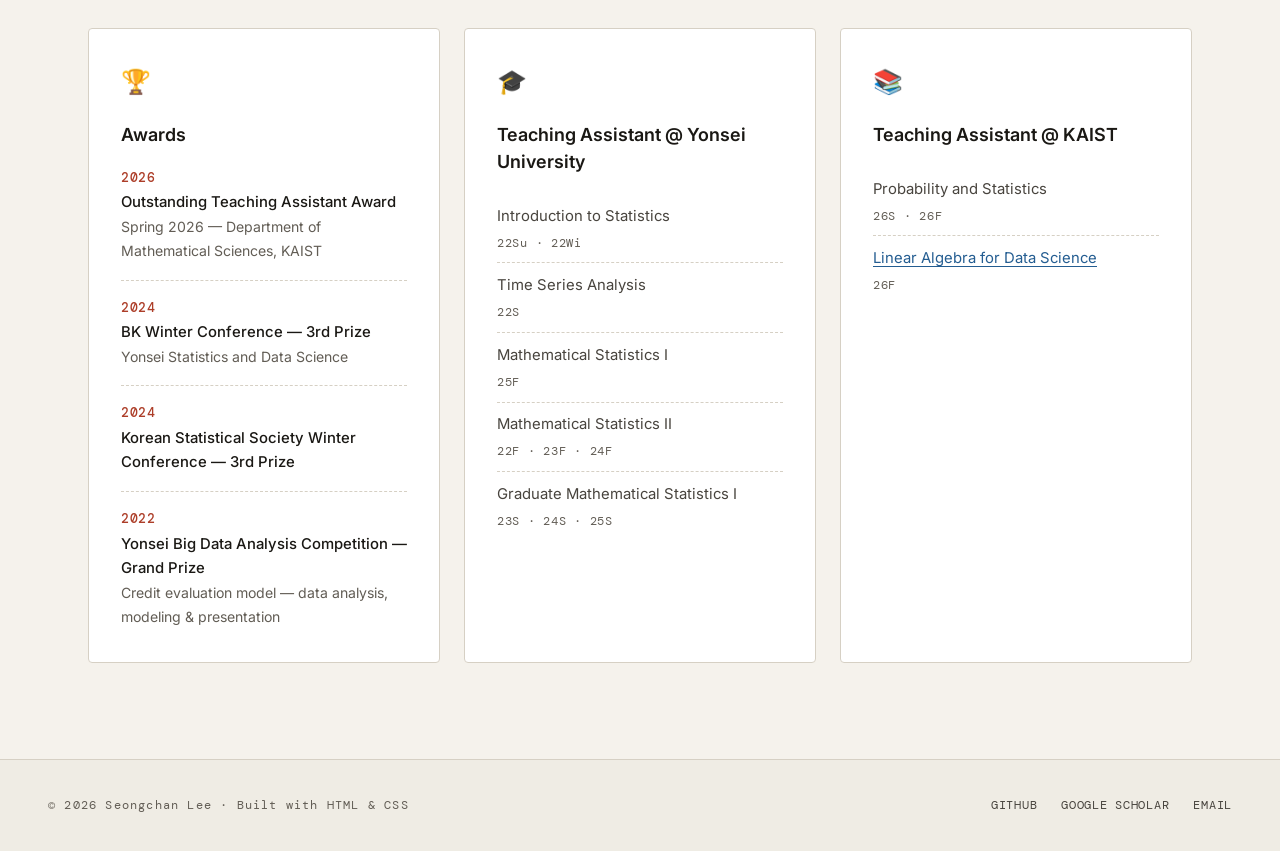
==== commit ebbab0b5: "Distinguish publication titles, authors, and venues" ====
--- a/index.html
+++ b/index.html
@@ -402,15 +402,15 @@
     }
 
     .pub-authors {
-      font-size: 1rem;
+      font-size: 0.9375rem;
       font-weight: 400;
       line-height: 1.6;
       color: var(--ink-soft);
     }
 
     .pub-authors strong {
-      color: var(--ink);
-      font-weight: 600;
+      color: inherit;
+      font-weight: 500;
     }
 
     .contrib-mark {
@@ -420,7 +420,7 @@
       font-weight: 600;
       line-height: 0;
       vertical-align: super;
-      color: var(--ink);
+      color: inherit;
     }
 
     /* Venue is metadata, not a second badge. Keep it quiet. */
@@ -432,13 +432,13 @@
 
     .pub-venue {
       display: inline;
-      font-family: var(--font-body);
-      font-size: 0.9375rem;
+      font-family: Georgia, 'Times New Roman', serif;
+      font-size: 1rem;
       font-weight: 400;
-      font-style: normal;
+      font-style: italic;
       letter-spacing: 0;
       text-transform: none;
-      color: var(--ink-soft);
+      color: var(--ink-muted);
       text-decoration: none;
       padding: 0;
       border: 0;
@@ -451,12 +451,9 @@
     }
 
     .venue-abbr {
-      font-family: 'DM Mono', monospace;
-      font-size: 0.8rem;
-      font-weight: 500;
-      font-style: normal;
-      letter-spacing: 0.025em;
-      color: #4F4A44;
+      font: inherit;
+      letter-spacing: 0;
+      color: inherit;
     }
 
     .pub-links {
@@ -559,11 +556,11 @@
       }
 
       .pub-authors {
+        font-size: 0.9375rem;
+      }
+
+      .pub-venue {
         font-size: 1rem;
-      }
-
-      .pub-venue {
-        font-size: 0.9375rem;
       }
     }
 
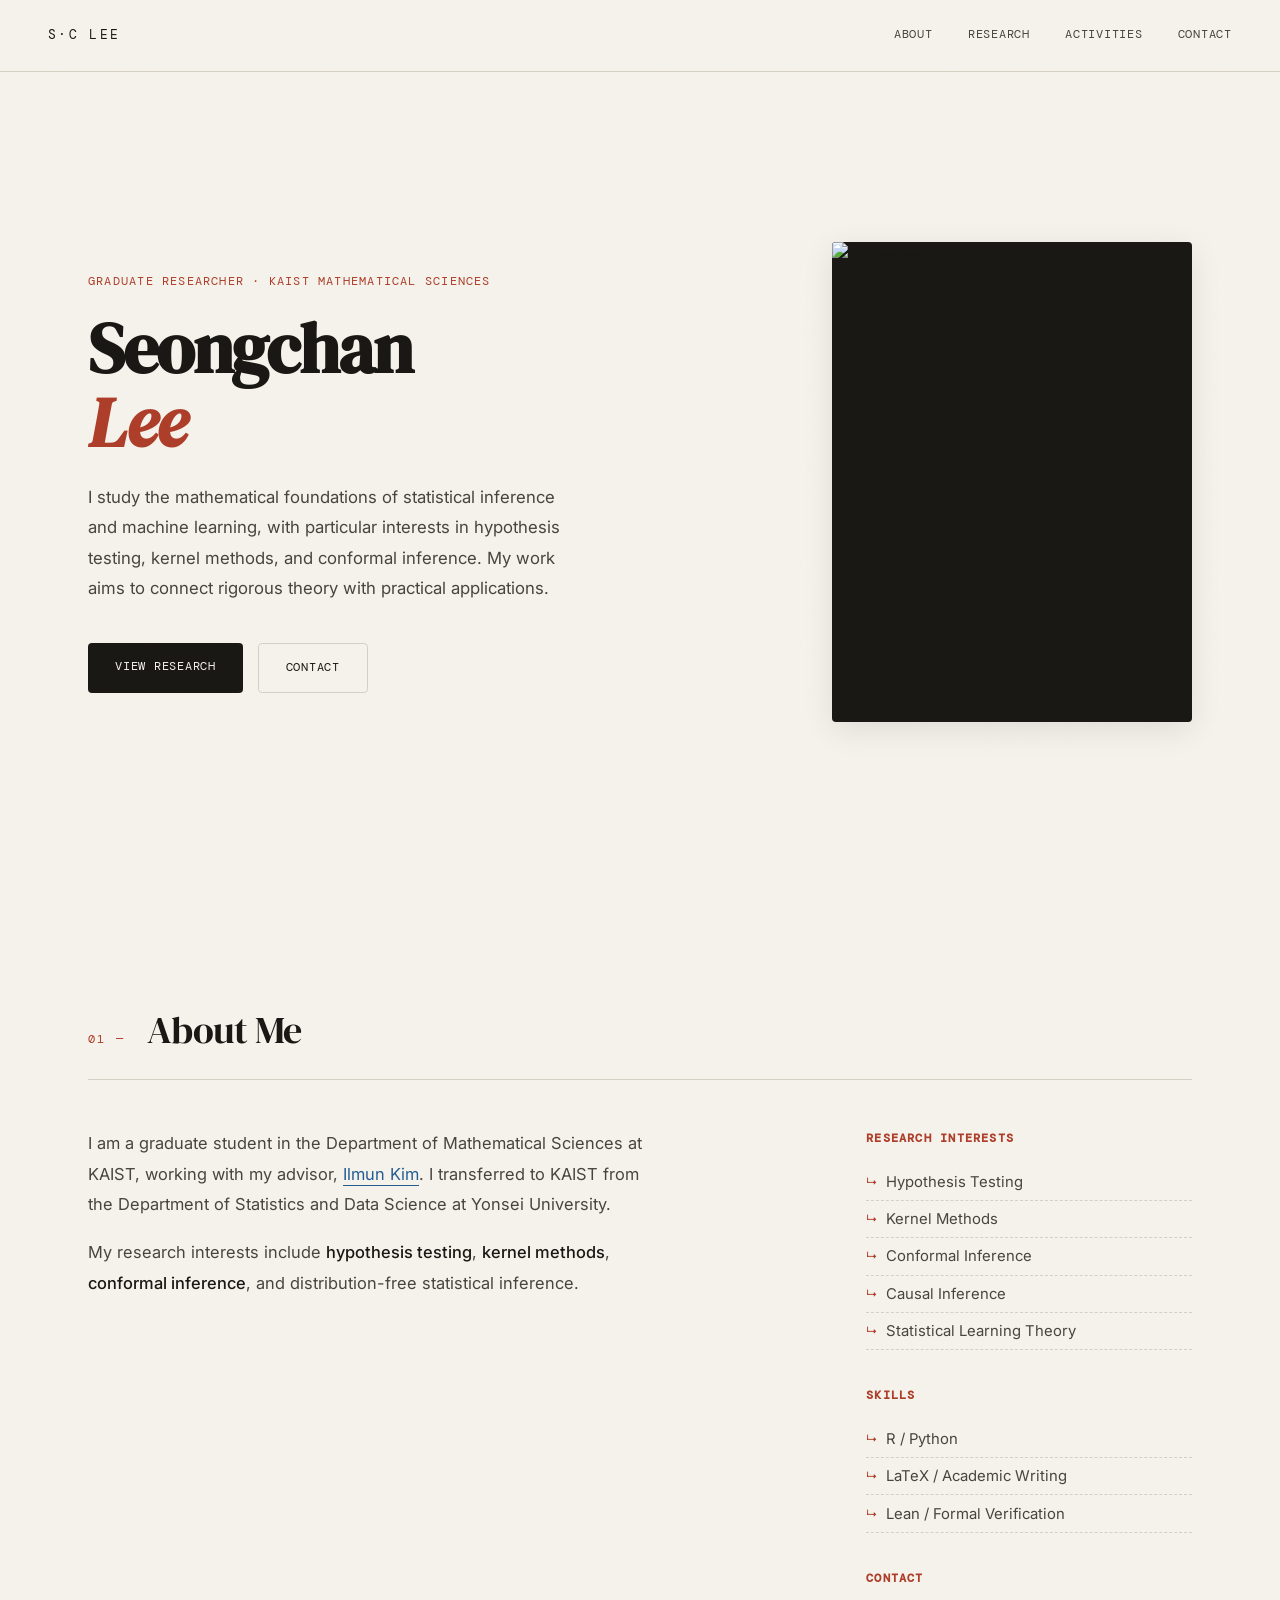
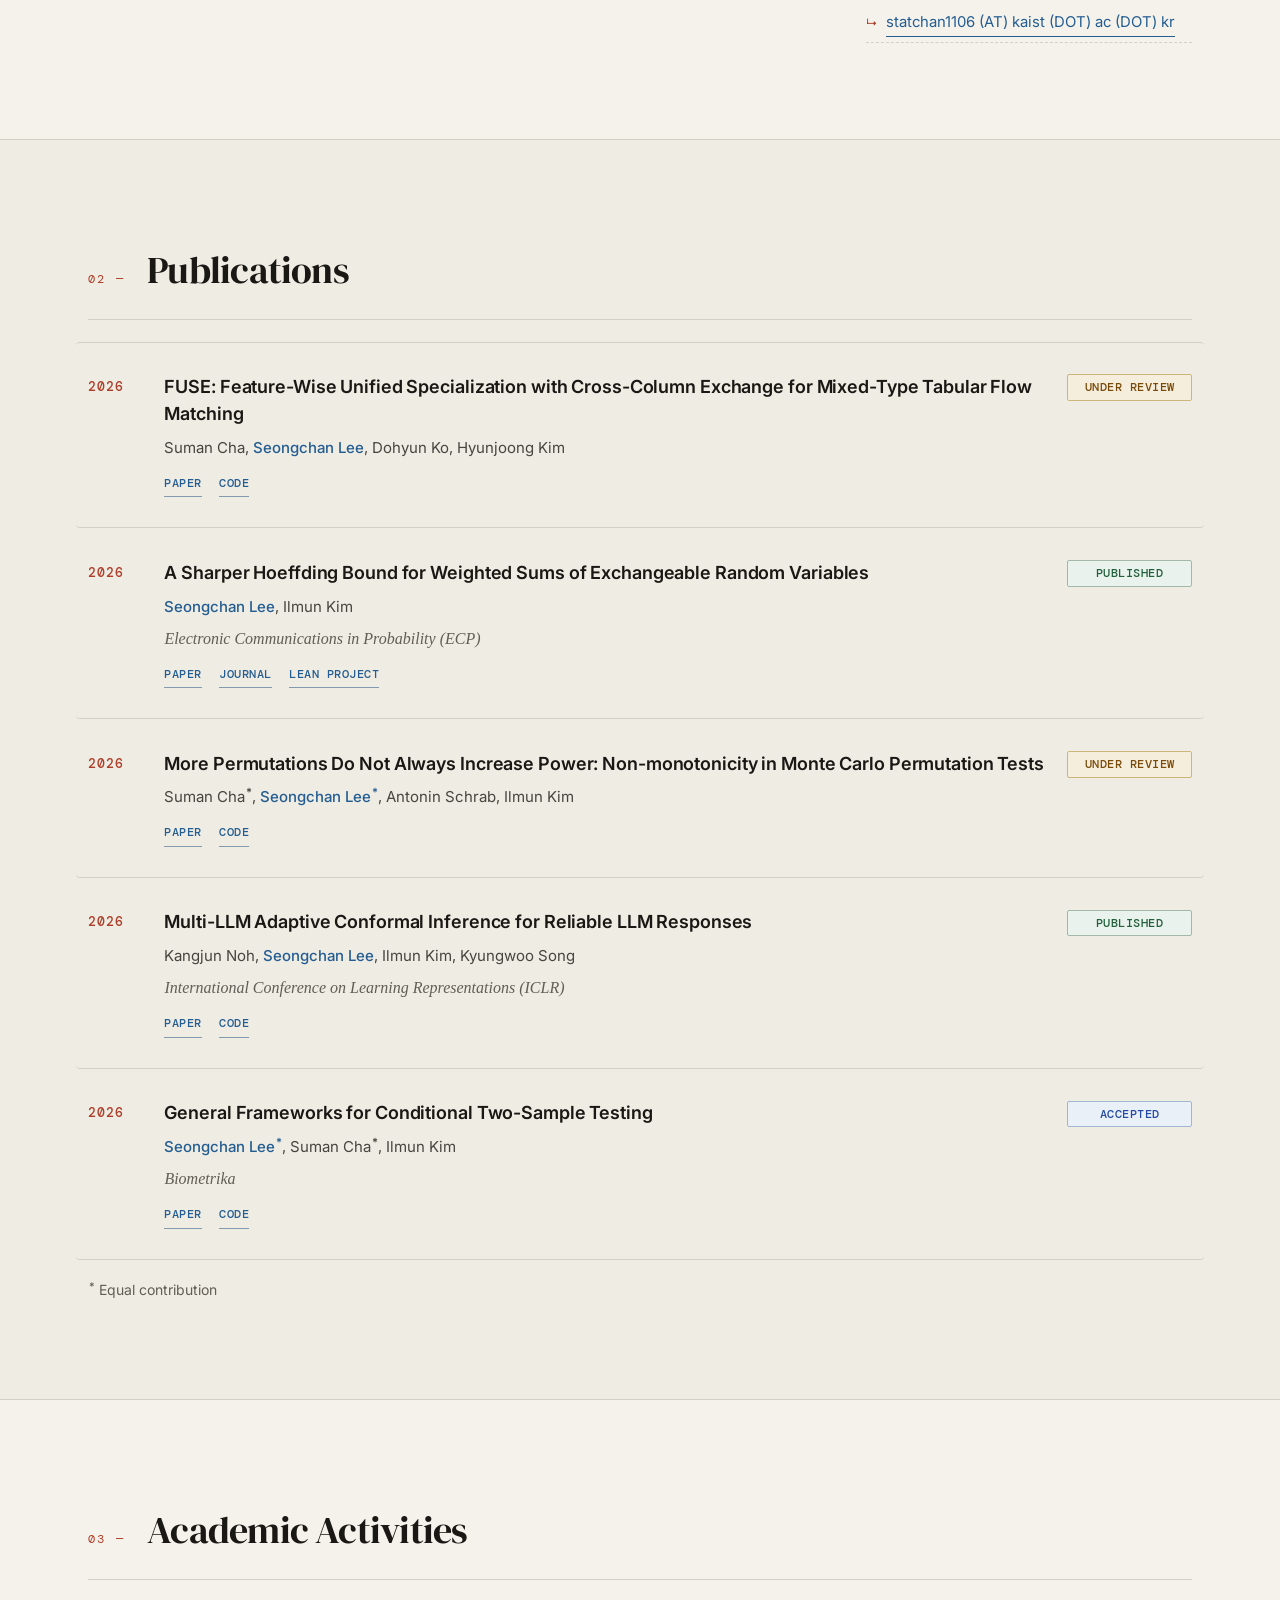
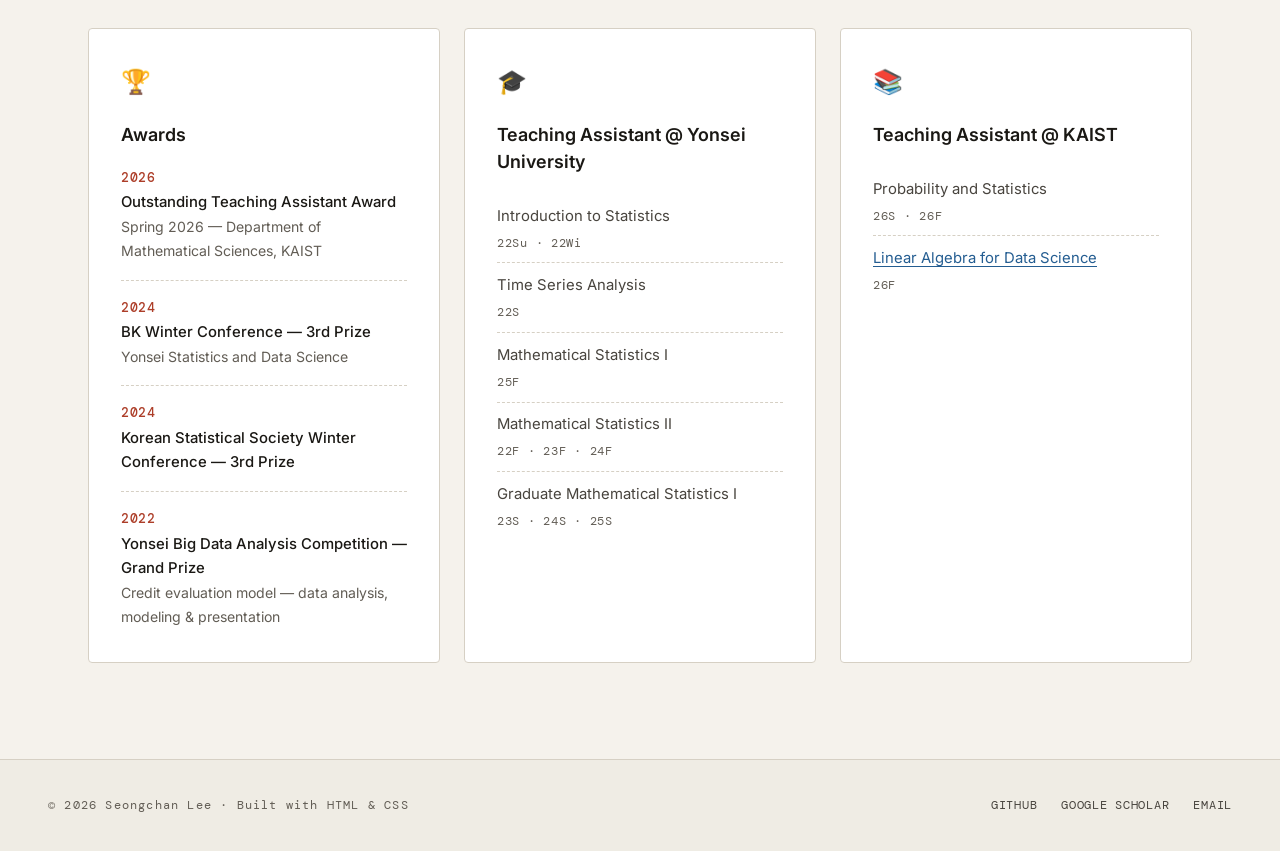
==== commit 605a6c48: "Highlight own author name in muted blue" ====
--- a/index.html
+++ b/index.html
@@ -409,7 +409,7 @@
     }
 
     .pub-authors strong {
-      color: inherit;
+      color: var(--accent2);
       font-weight: 500;
     }
 
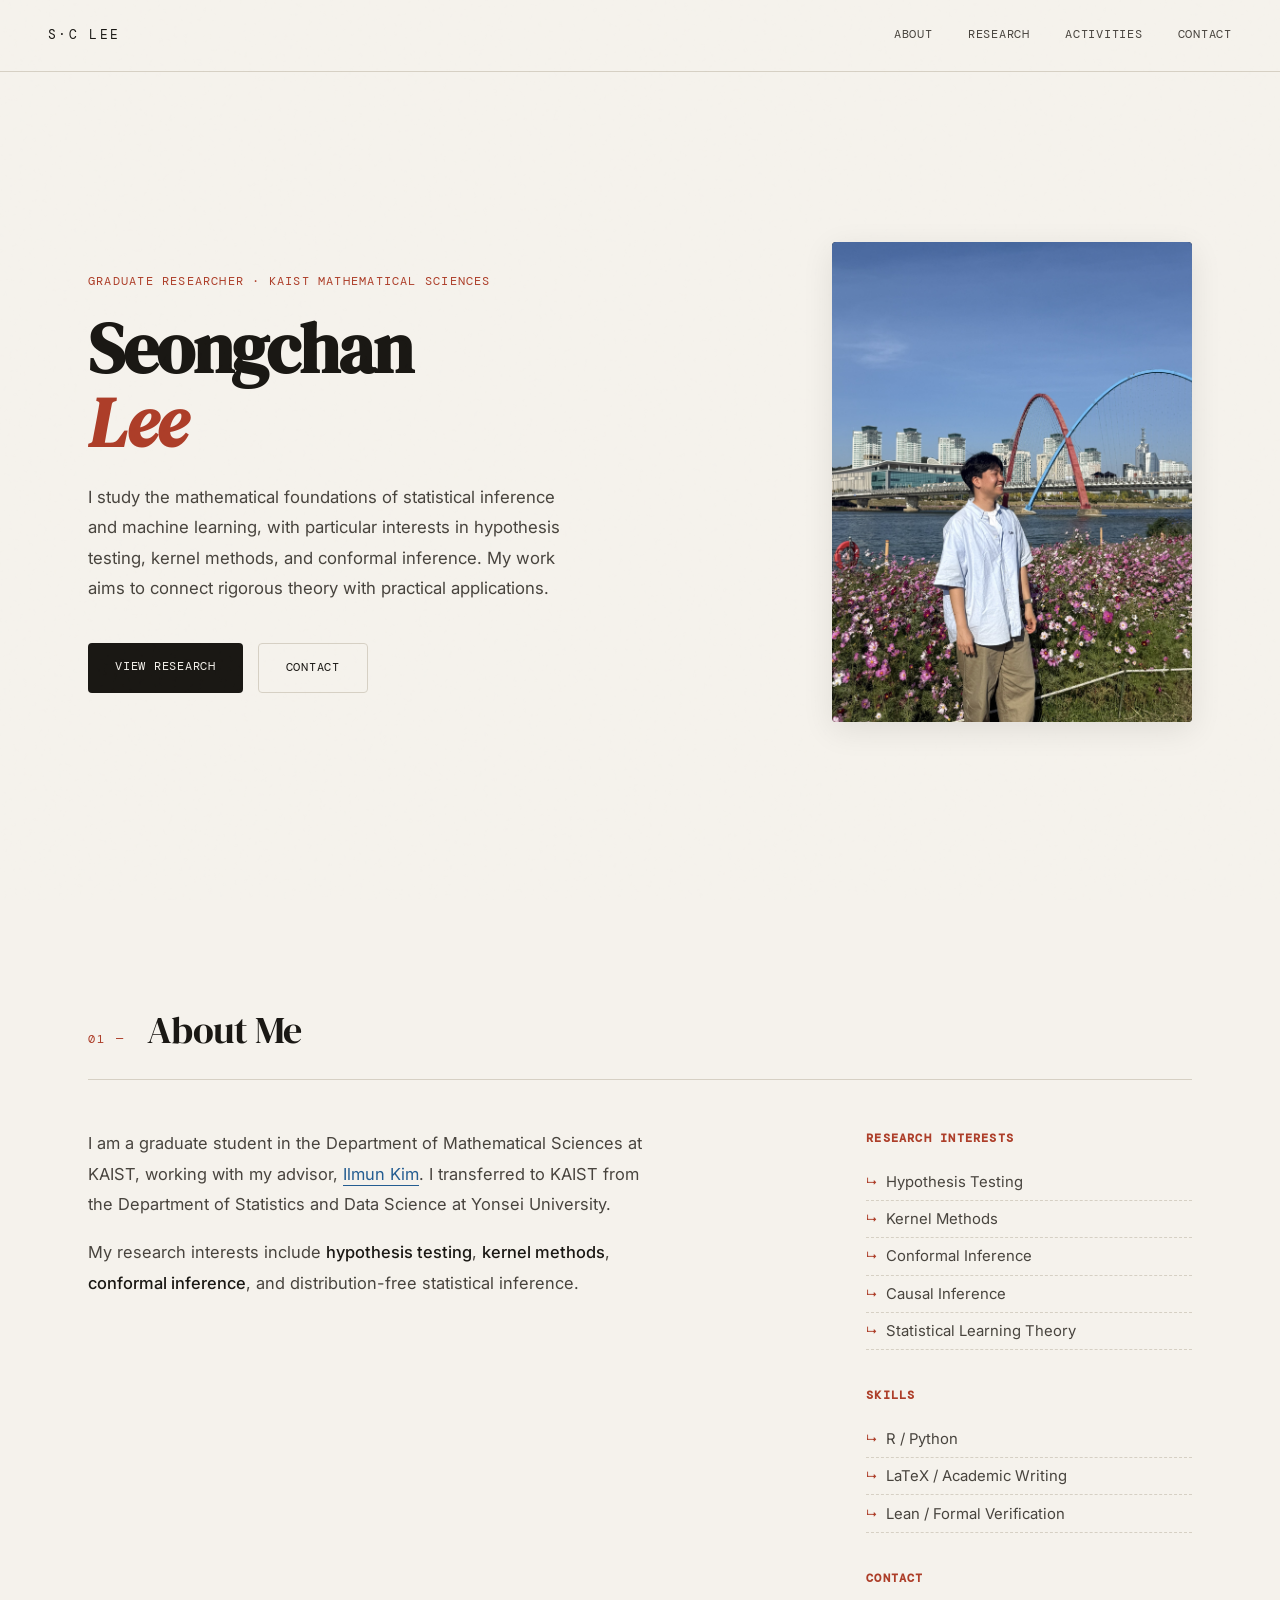
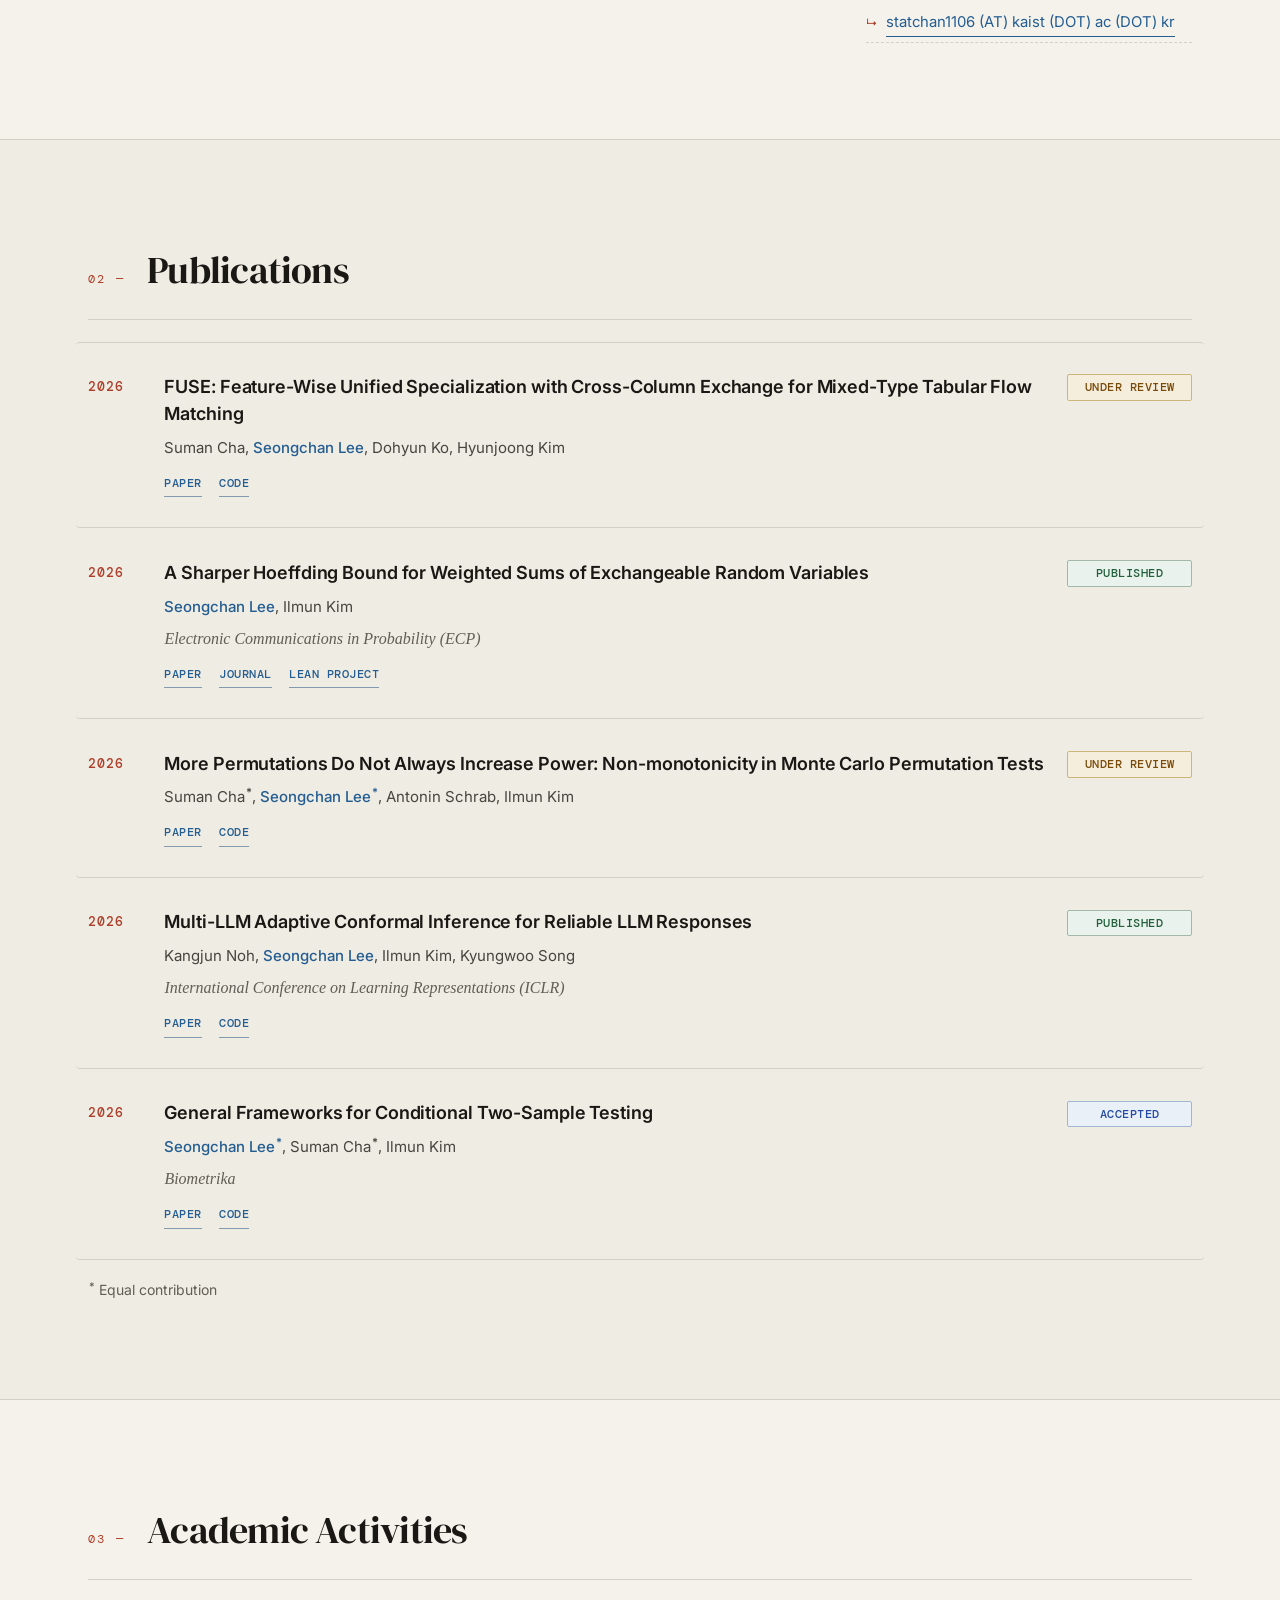
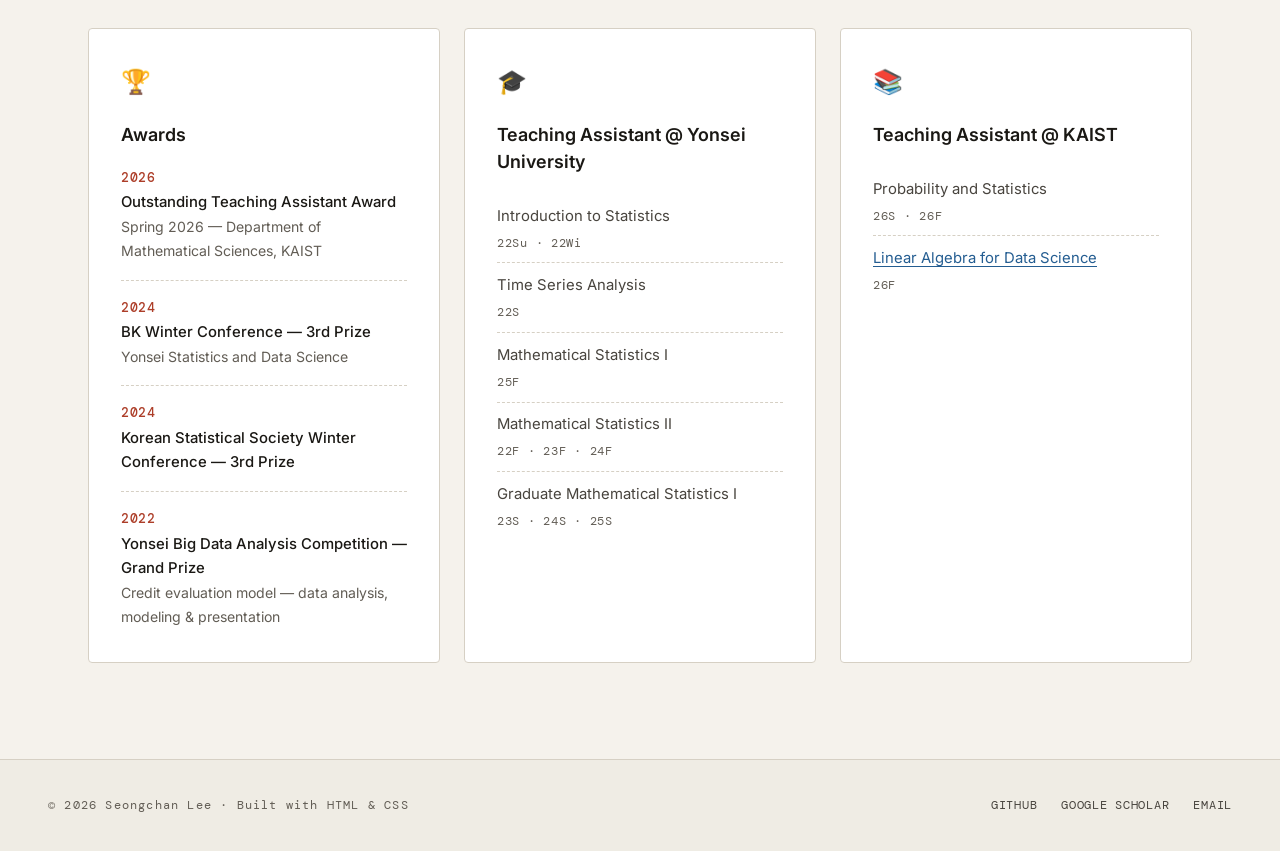
==== commit bc059cfa: "Replace homepage portrait with October photo" ====
--- a/index.html
+++ b/index.html
@@ -821,7 +821,7 @@
 
   <div class="hero-card">
     <div class="photo-frame">
-      <img src="image.jpg" alt="Seongchan Lee">
+      <img src="portrait-2026-10.jpg" alt="Seongchan Lee" width="3031" height="4041">
     </div>
   </div>
 </div>
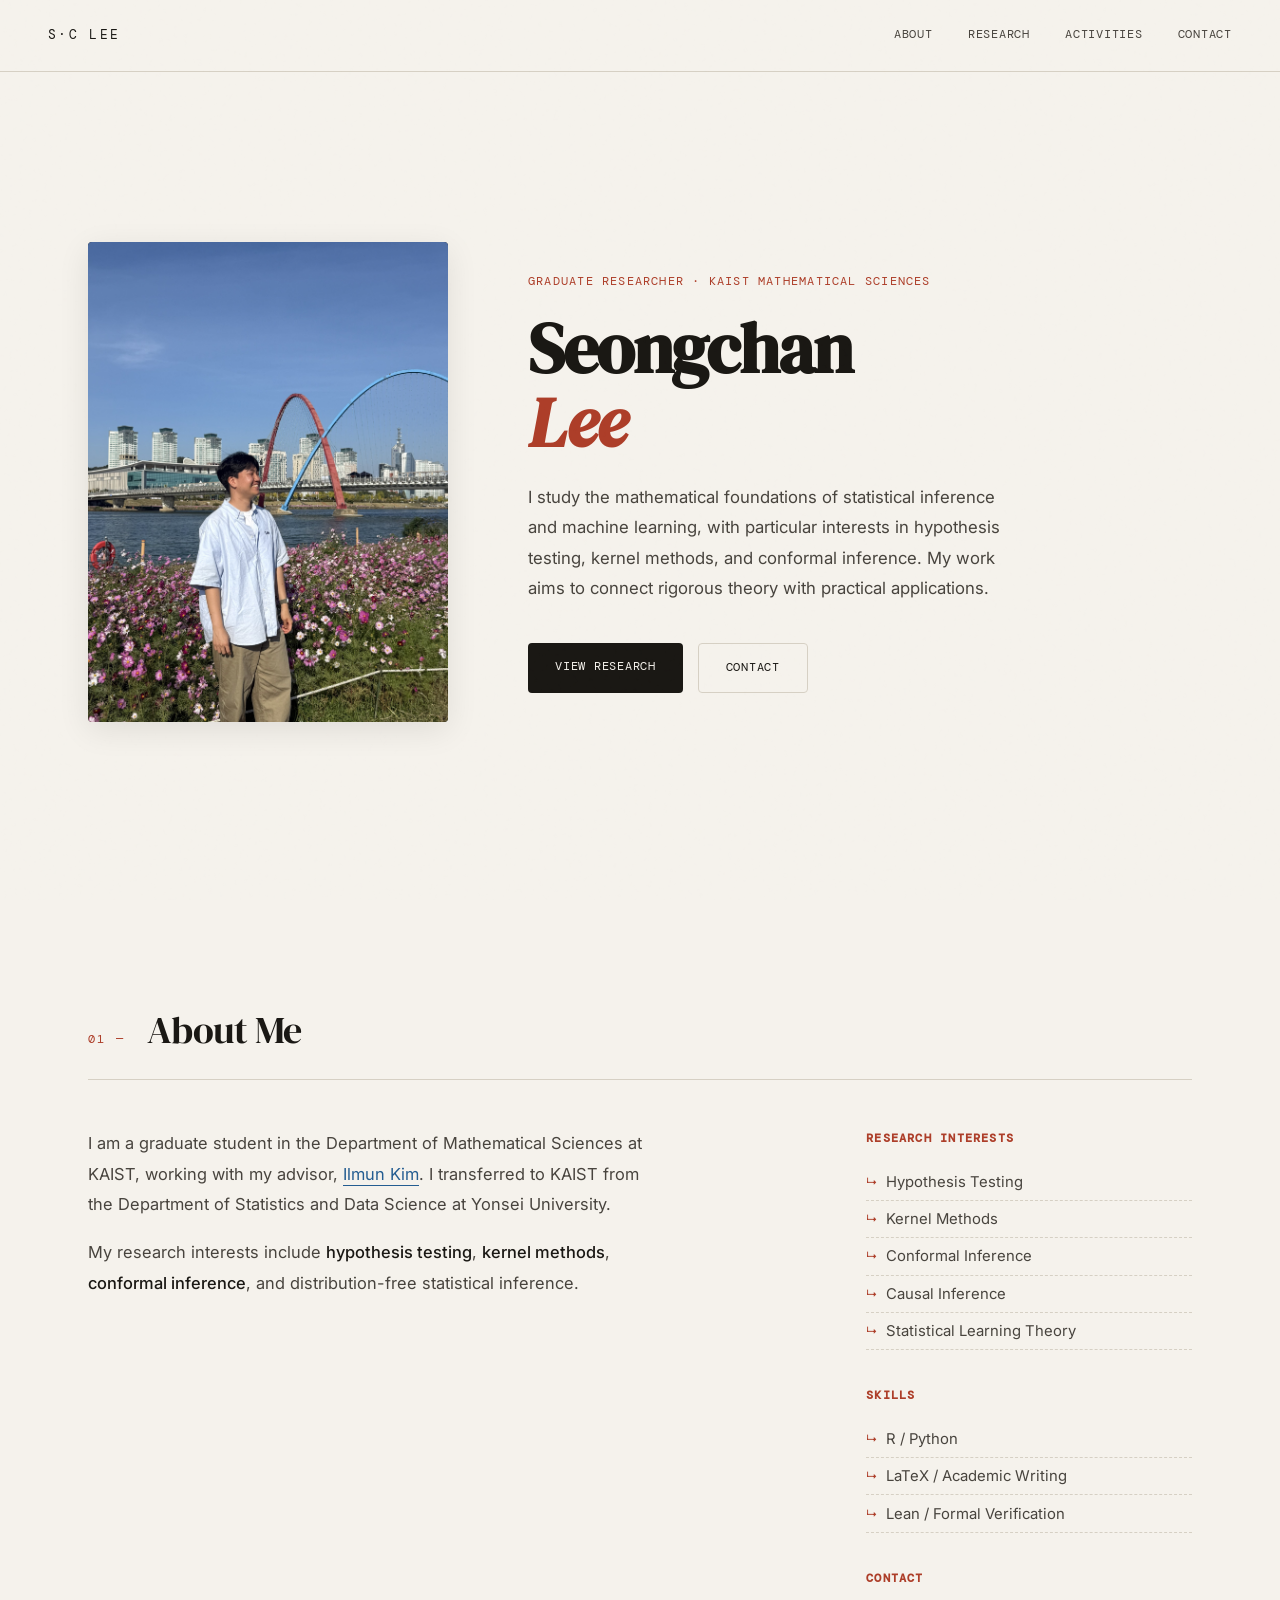
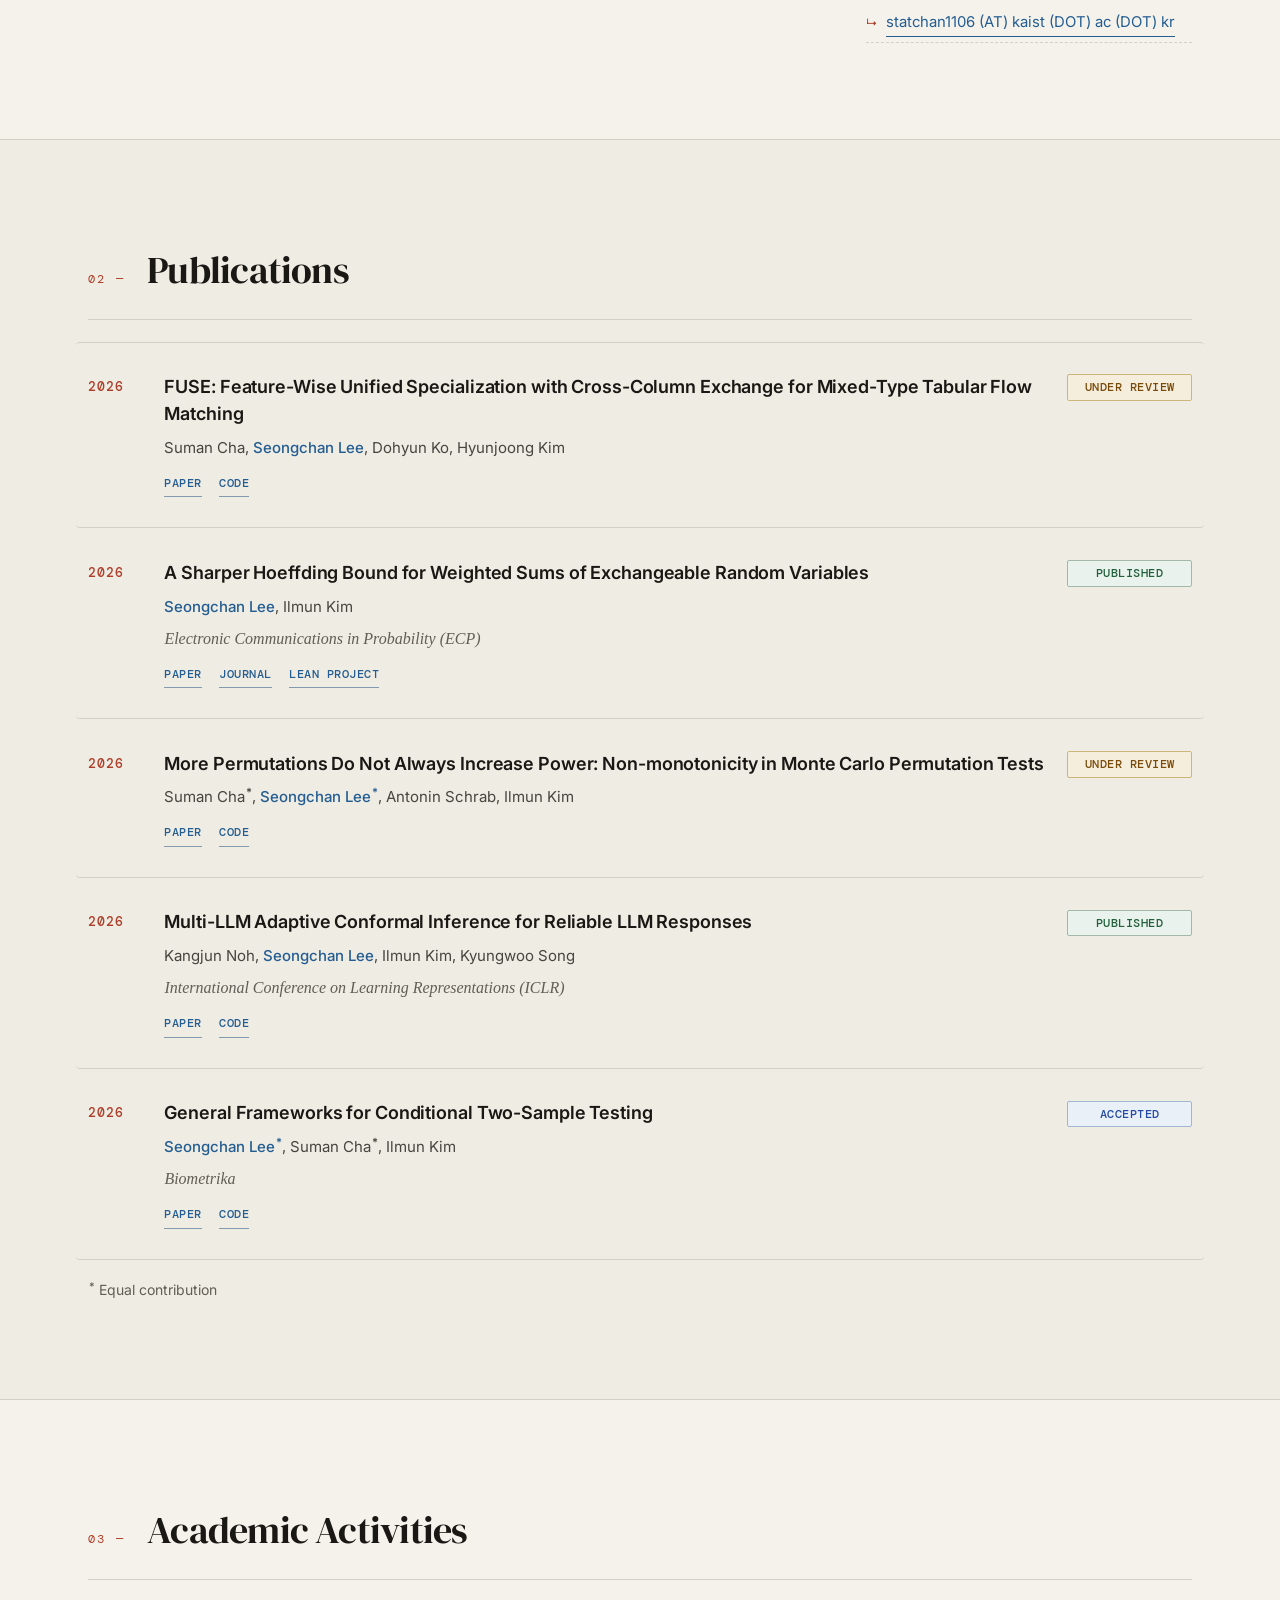
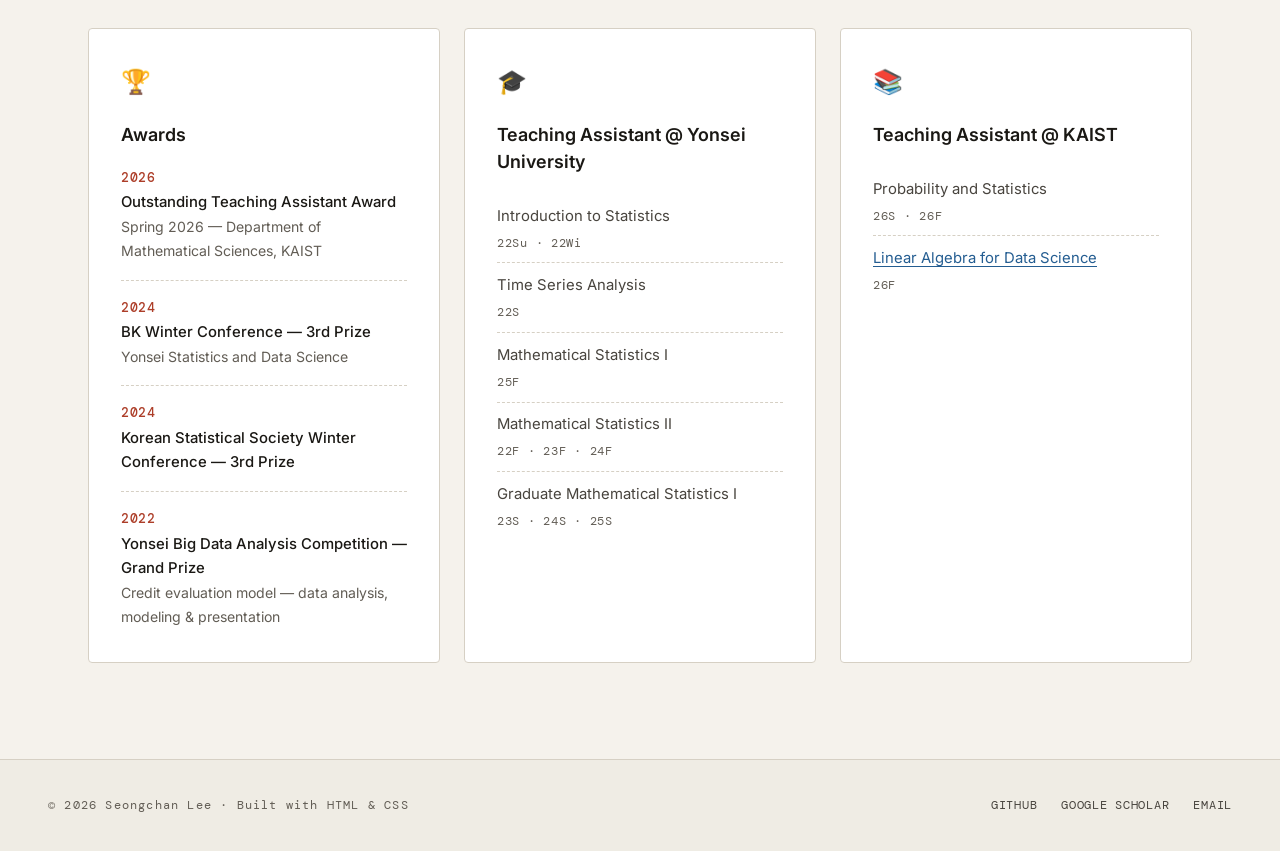
==== commit 41d70a3d: "Place portrait beside introduction in gaze direction" ====
--- a/index.html
+++ b/index.html
@@ -100,7 +100,7 @@
     .hero {
       min-height: 100vh;
       display: grid;
-      grid-template-columns: 1fr 1fr;
+      grid-template-columns: minmax(0, 360px) minmax(0, 1fr);
       align-items: center;
       padding: 9rem 3rem 5rem;
       gap: 5rem;
@@ -205,7 +205,7 @@
       border-radius: var(--radius);
       overflow: hidden;
       position: relative;
-      margin-left: auto;
+      margin-right: auto;
       box-shadow: var(--shadow-lg);
     }
 
@@ -807,6 +807,12 @@
 
 <!-- ═══ HERO ══════════════════════════════════════════════ -->
 <div class="hero">
+  <div class="hero-card">
+    <div class="photo-frame">
+      <img src="portrait-2026-10.jpg" alt="Seongchan Lee" width="3031" height="4041">
+    </div>
+  </div>
+
   <div class="hero-text">
     <p class="hero-eyebrow">Graduate Researcher · KAIST Mathematical Sciences</p>
     <h1>Seongchan<br><em>Lee</em></h1>
@@ -819,11 +825,6 @@
     </div>
   </div>
 
-  <div class="hero-card">
-    <div class="photo-frame">
-      <img src="portrait-2026-10.jpg" alt="Seongchan Lee" width="3031" height="4041">
-    </div>
-  </div>
 </div>
 
 <!-- ═══ ABOUT ═════════════════════════════════════════════ -->
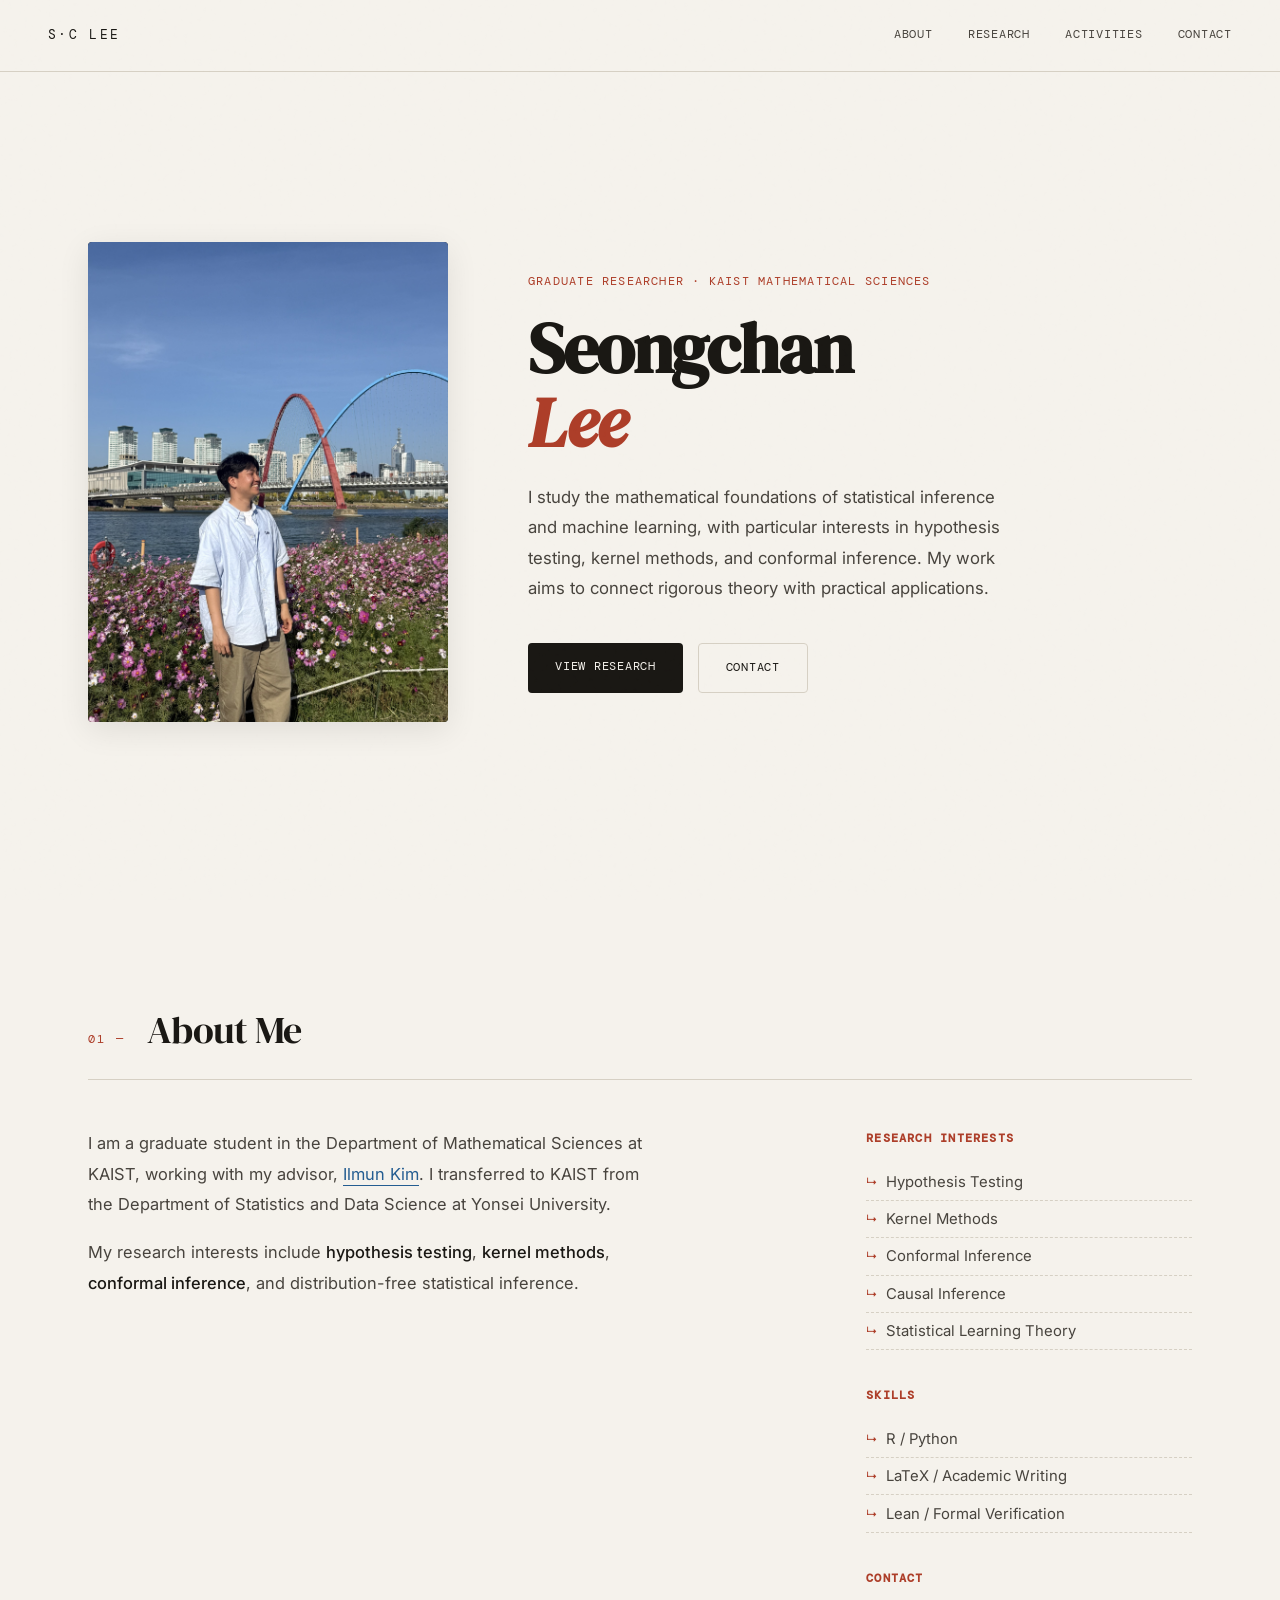
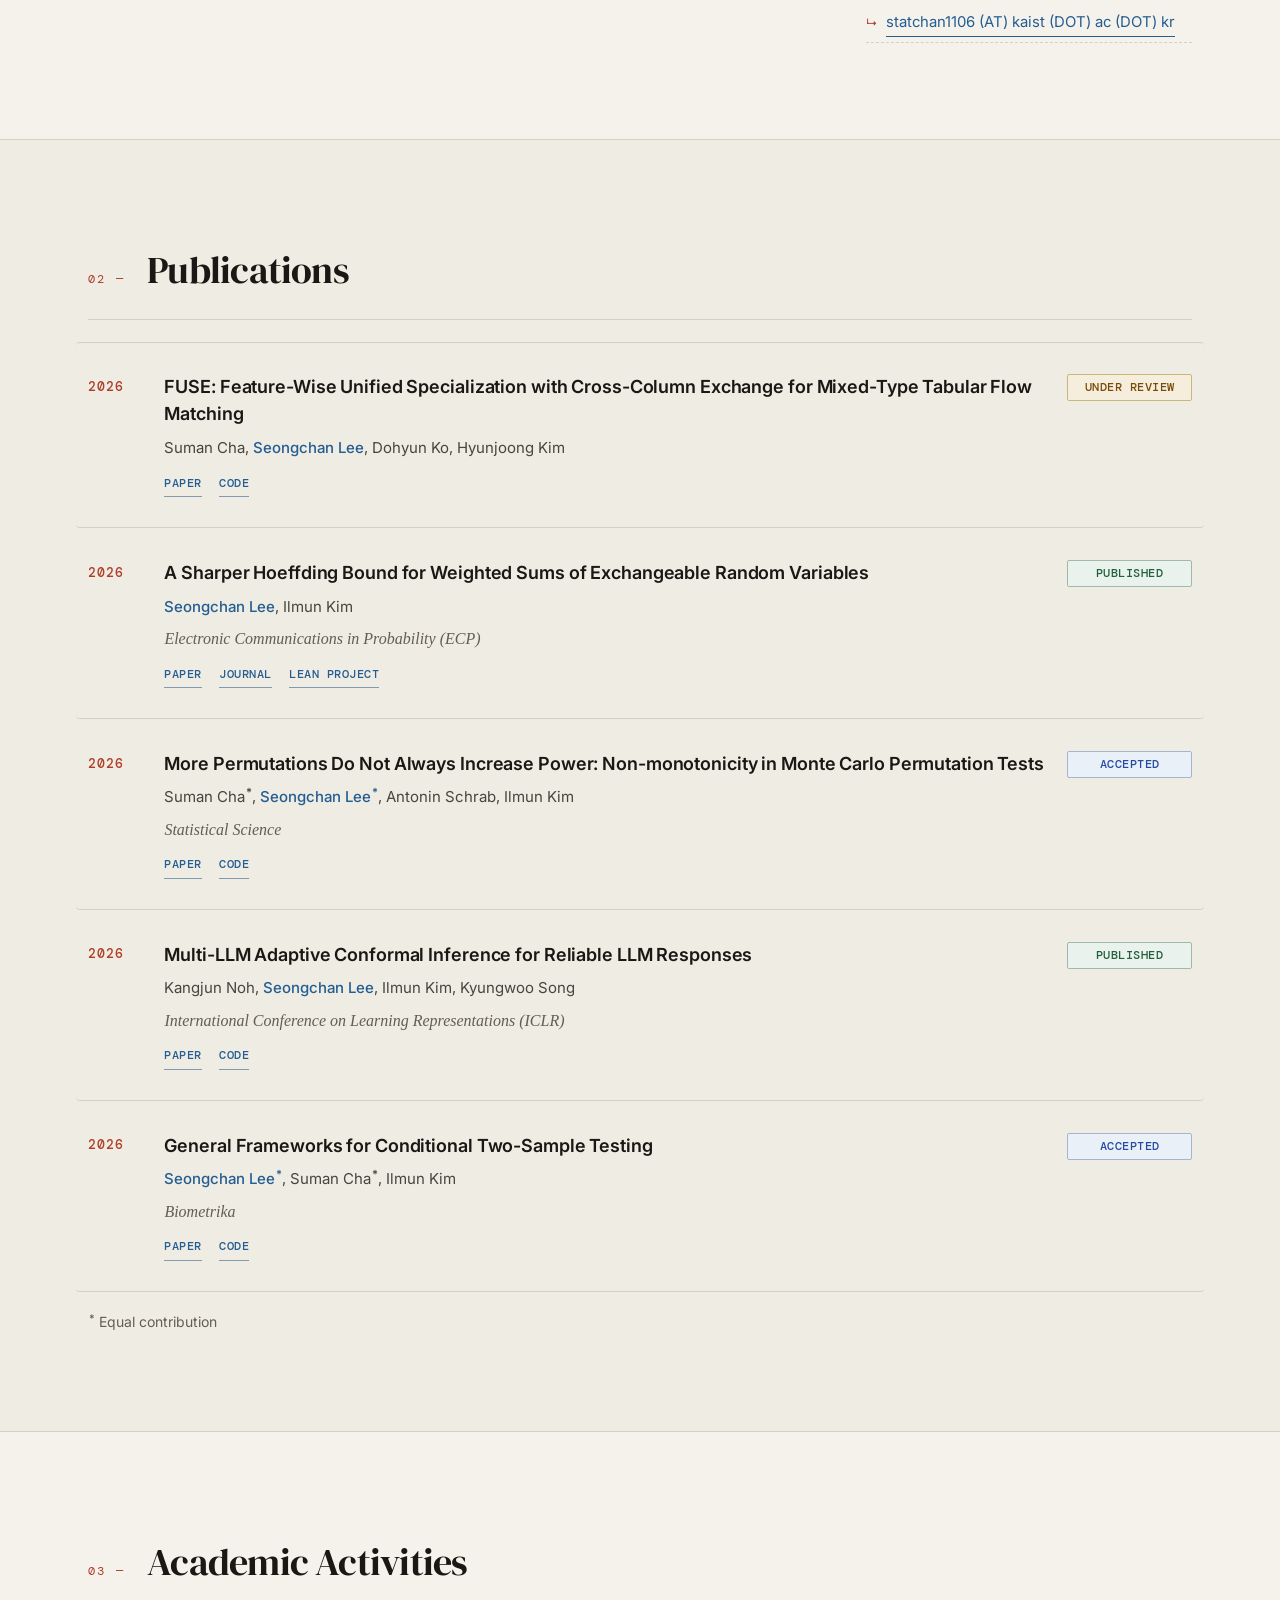
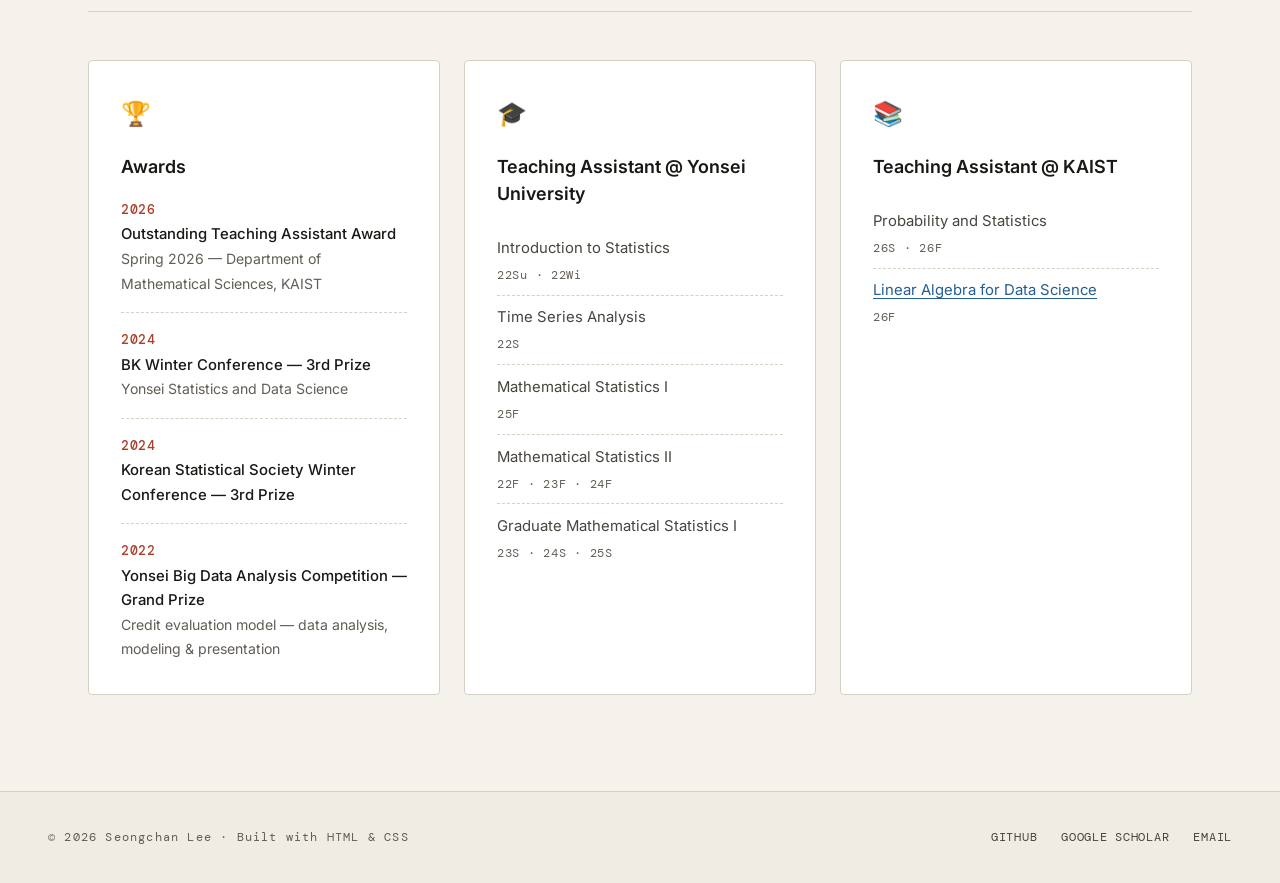
==== commit 9a7a3361: "Update permutation tests paper as accepted in Statistical Science" ====
--- a/index.html
+++ b/index.html
@@ -994,6 +994,15 @@
         Antonin Schrab, Ilmun Kim
       </div>
 
+      <div class="pub-meta">
+        <a href="https://imstat.org/journals-and-publications/statistical-science/"
+           class="pub-venue"
+           target="_blank"
+           rel="noopener noreferrer">
+          Statistical Science
+        </a>
+      </div>
+
       <div class="pub-links">
         <a href="https://arxiv.org/pdf/2605.03886"
            class="pub-link"
@@ -1011,7 +1020,7 @@
       </div>
     </div>
 
-    <span class="pub-badge review">Under Review</span>
+    <span class="pub-badge accepted">Accepted</span>
   </div>
 
 
